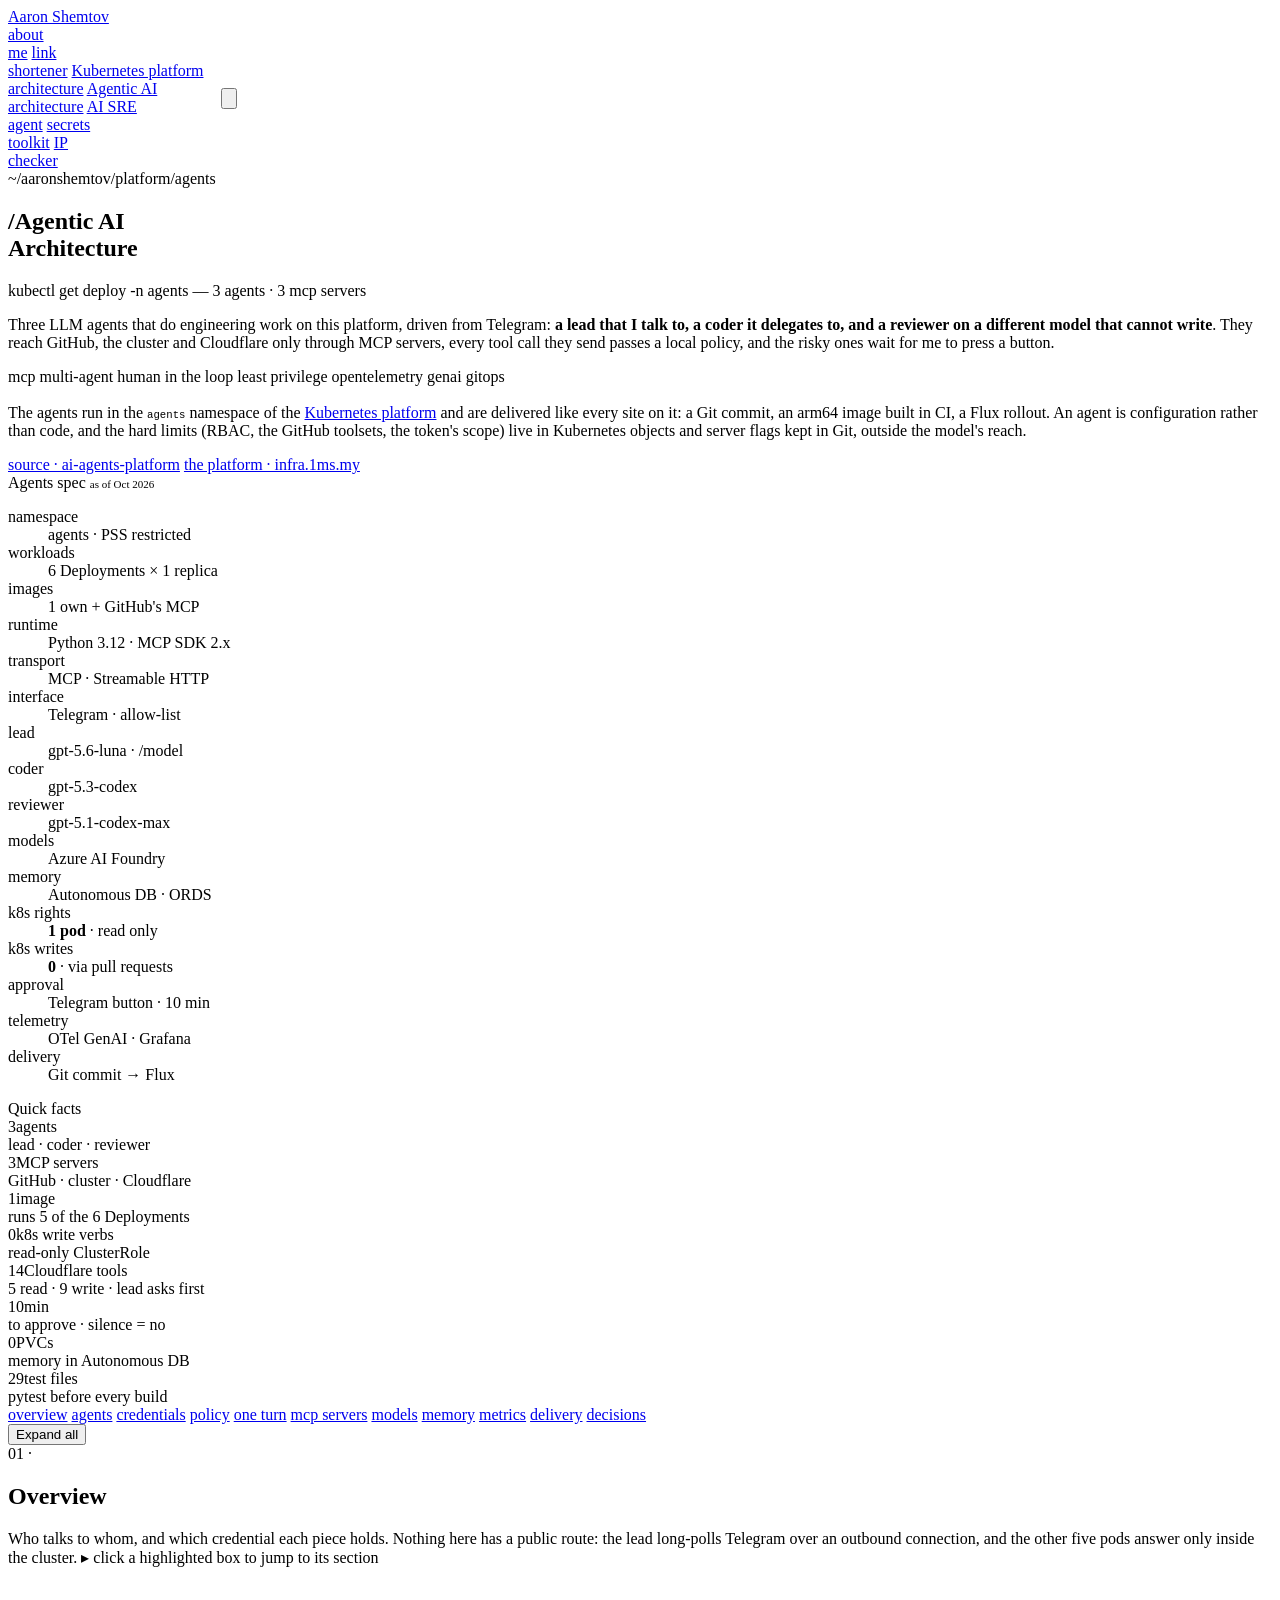
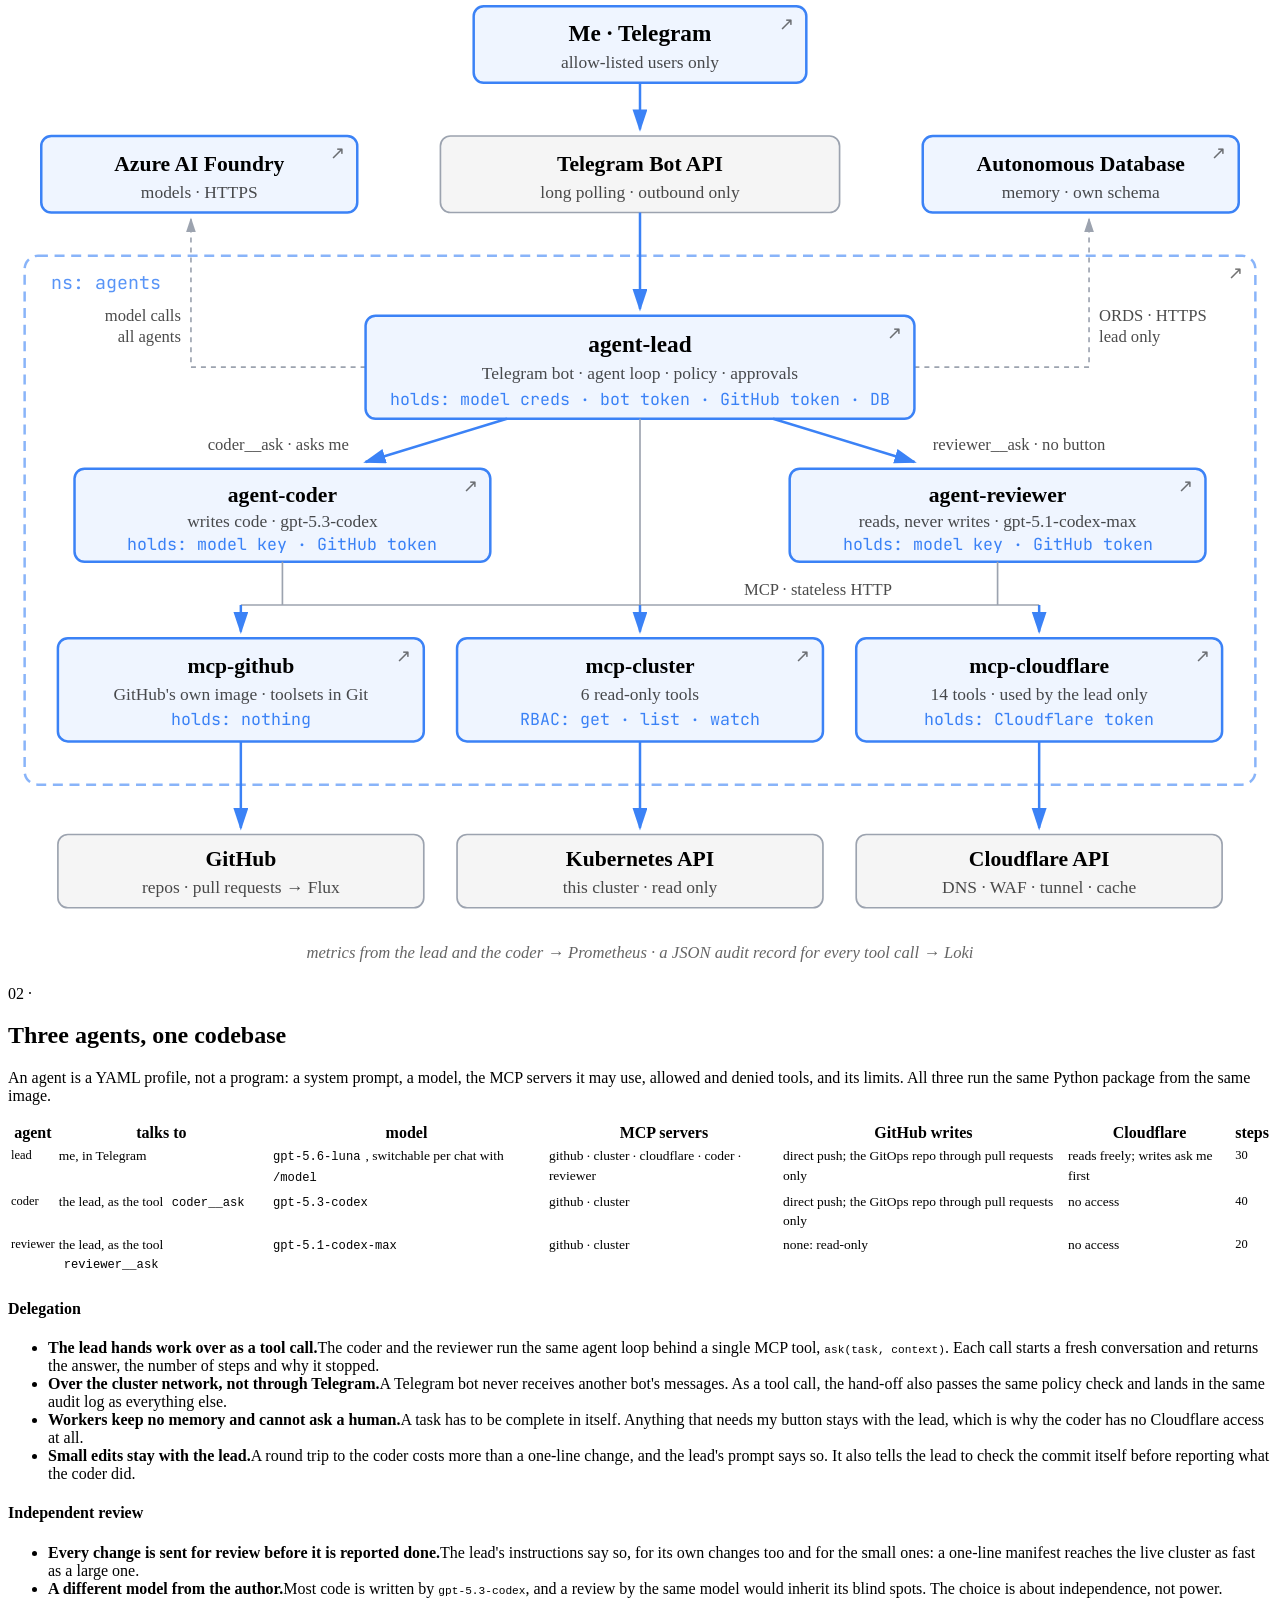
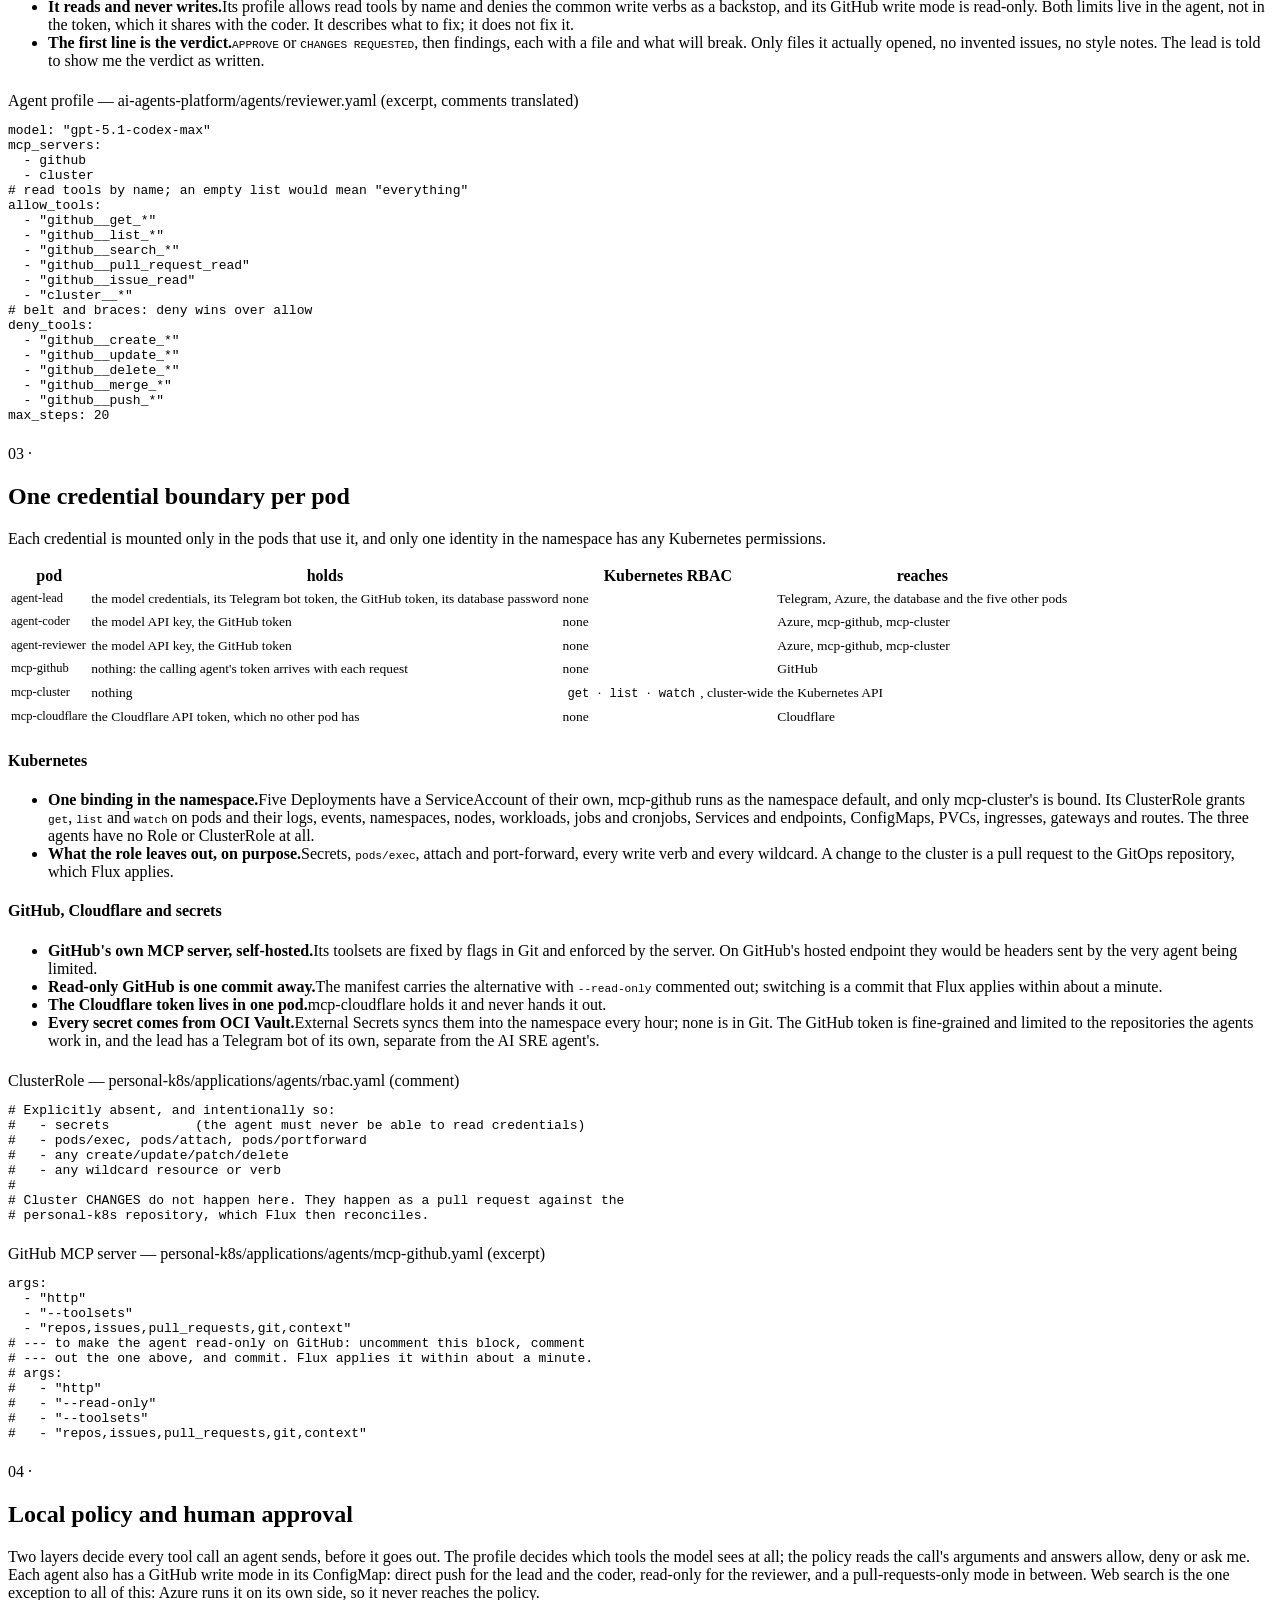
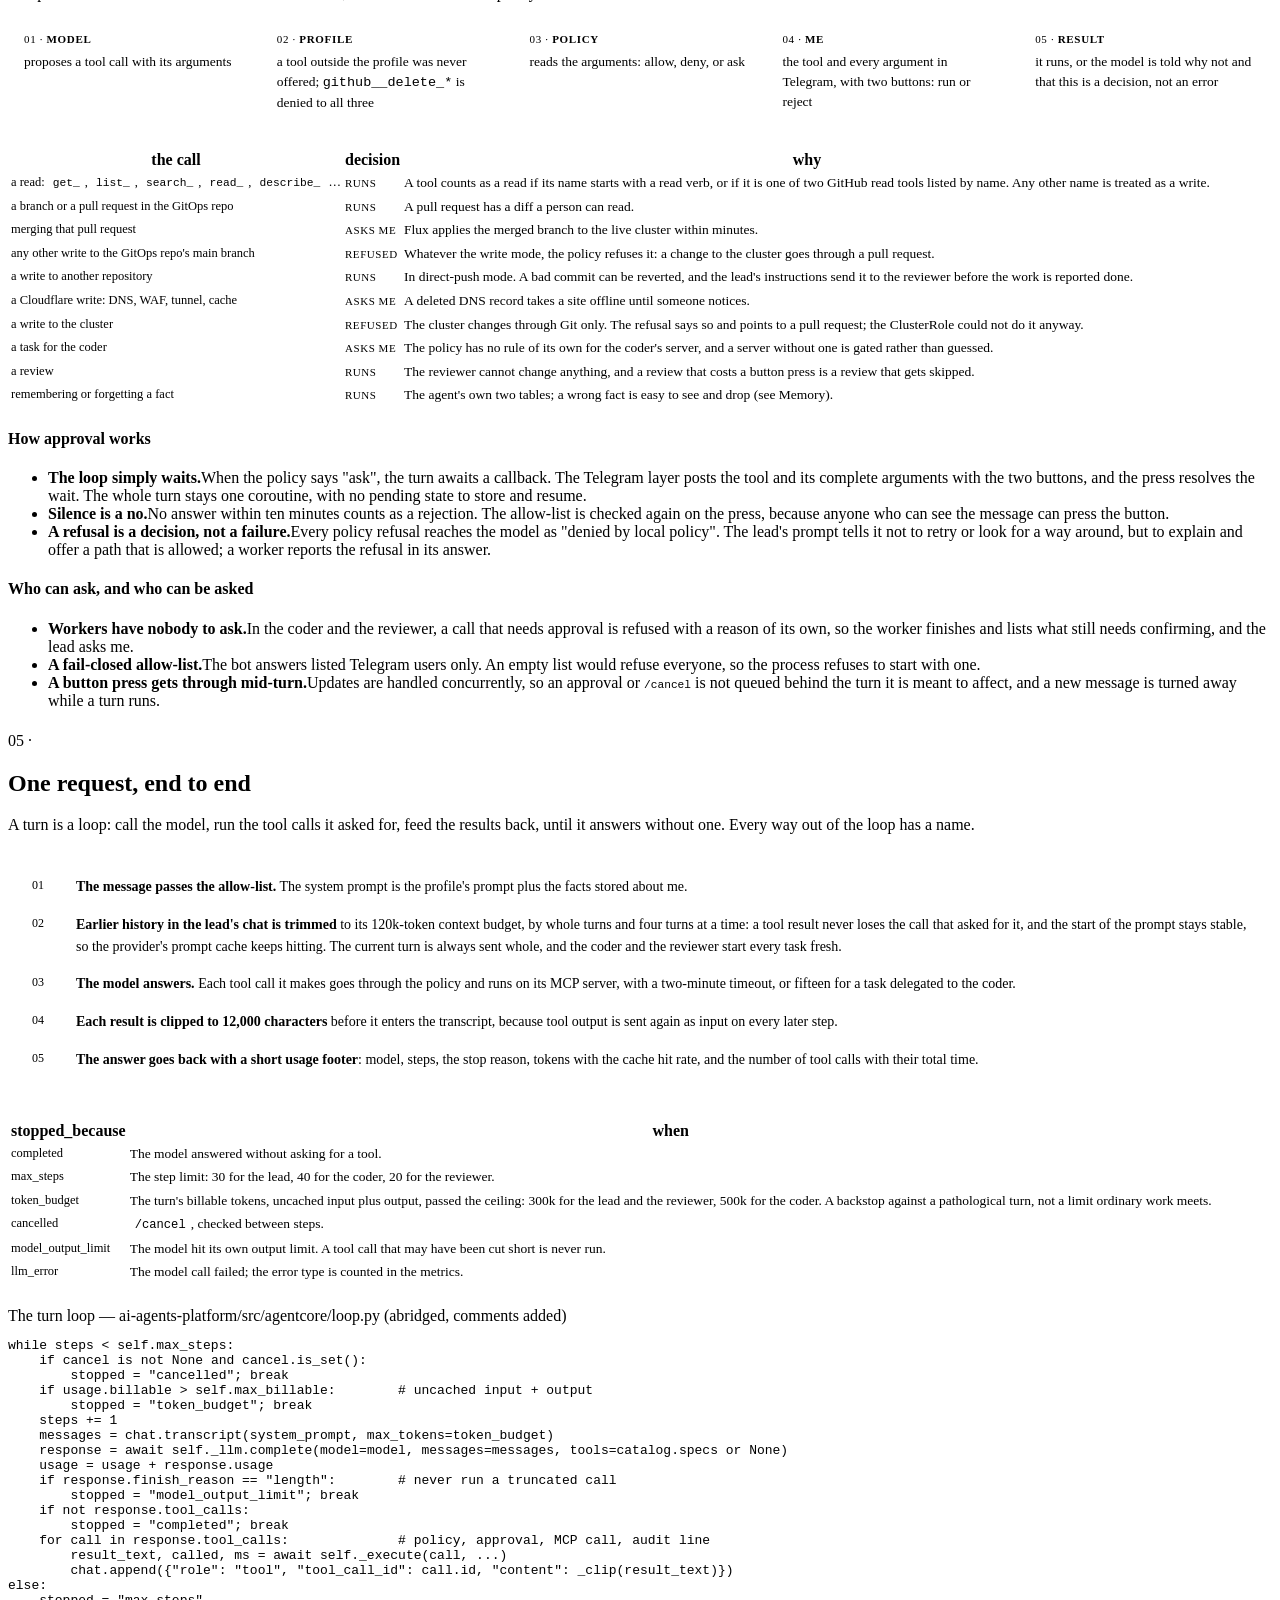
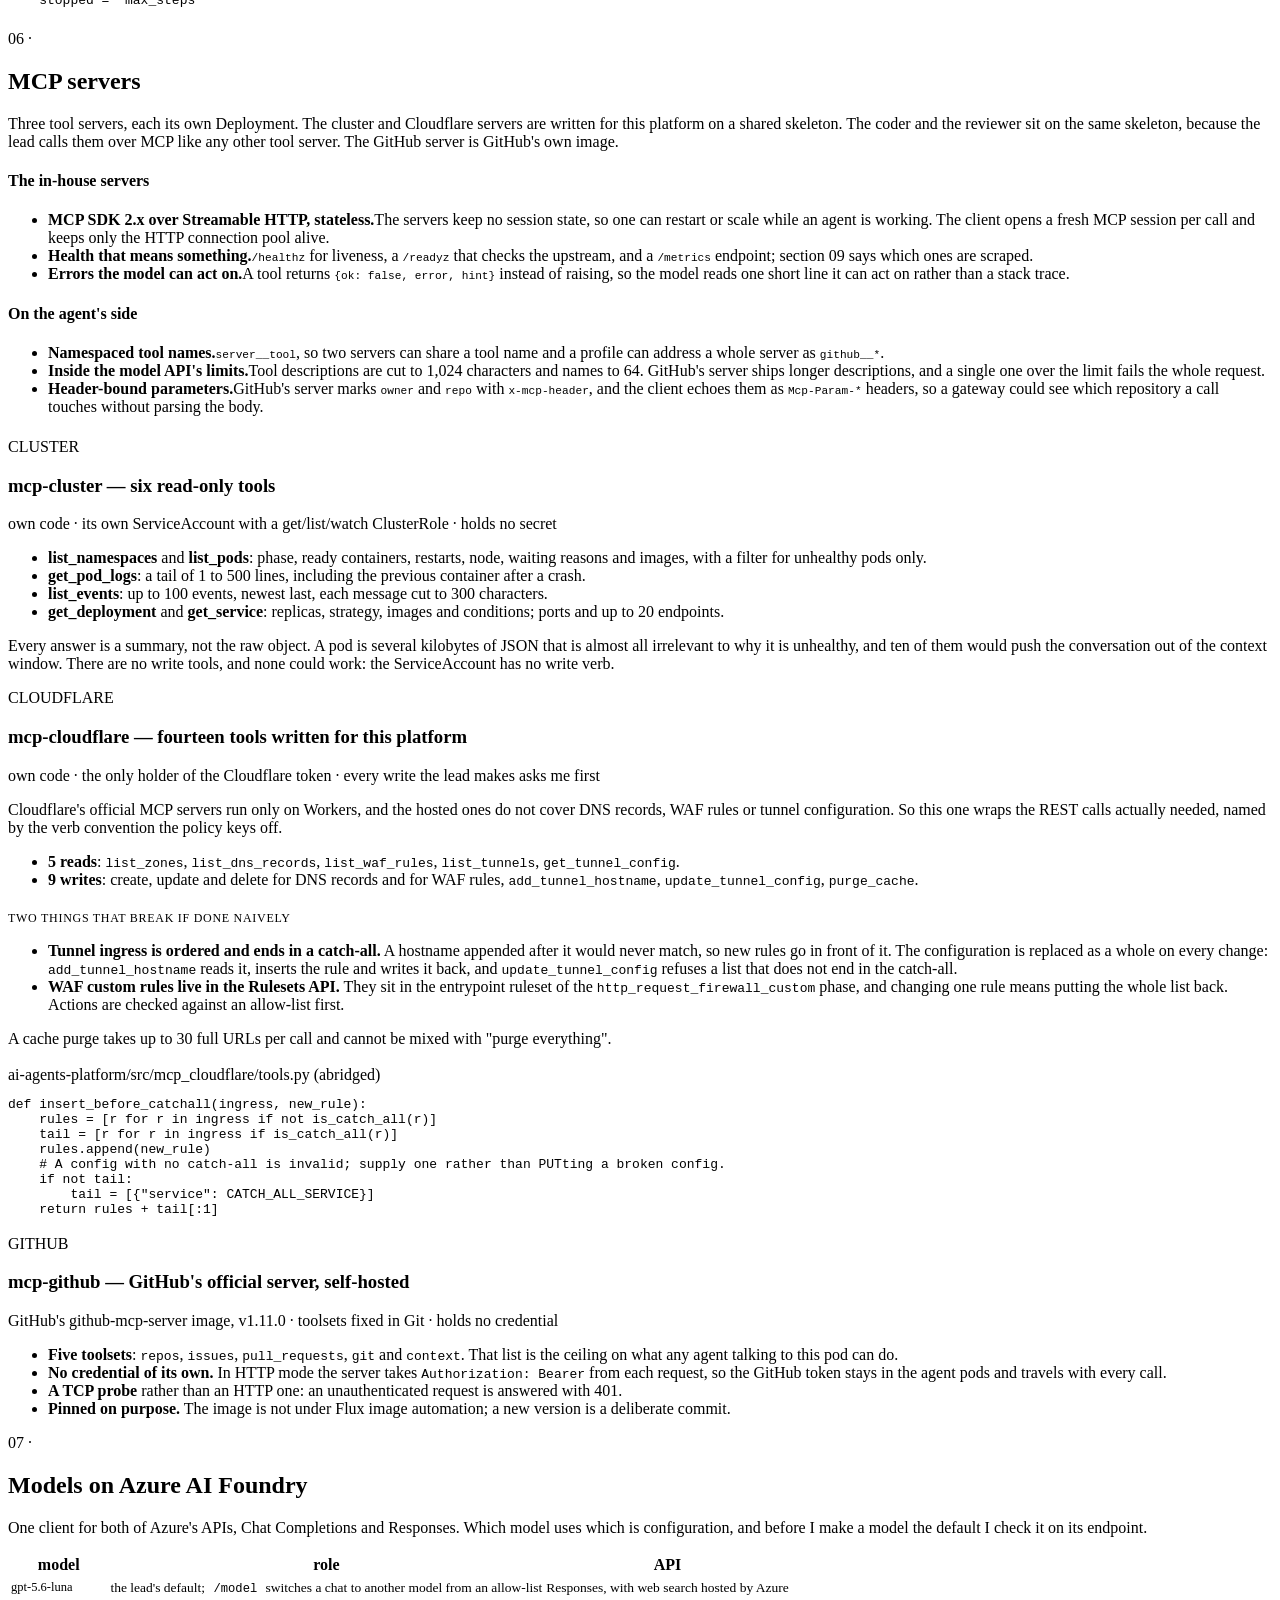
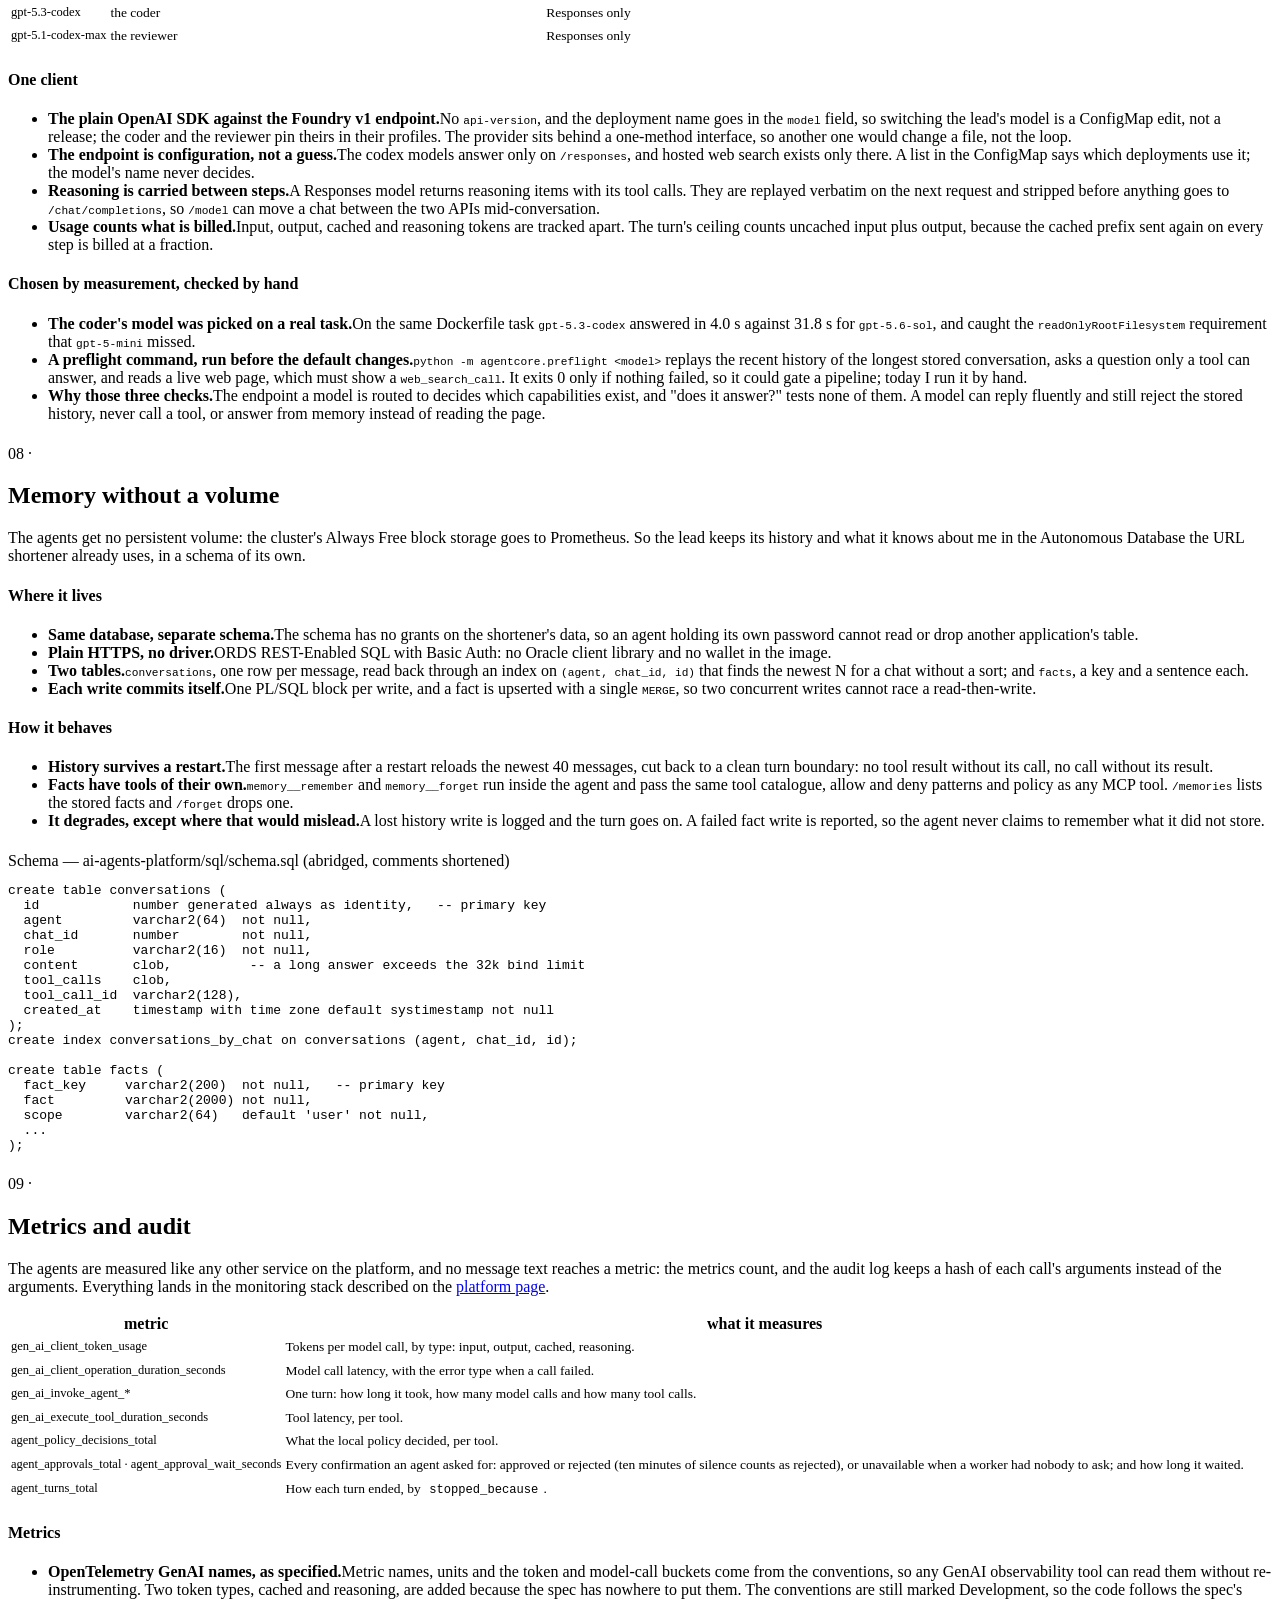
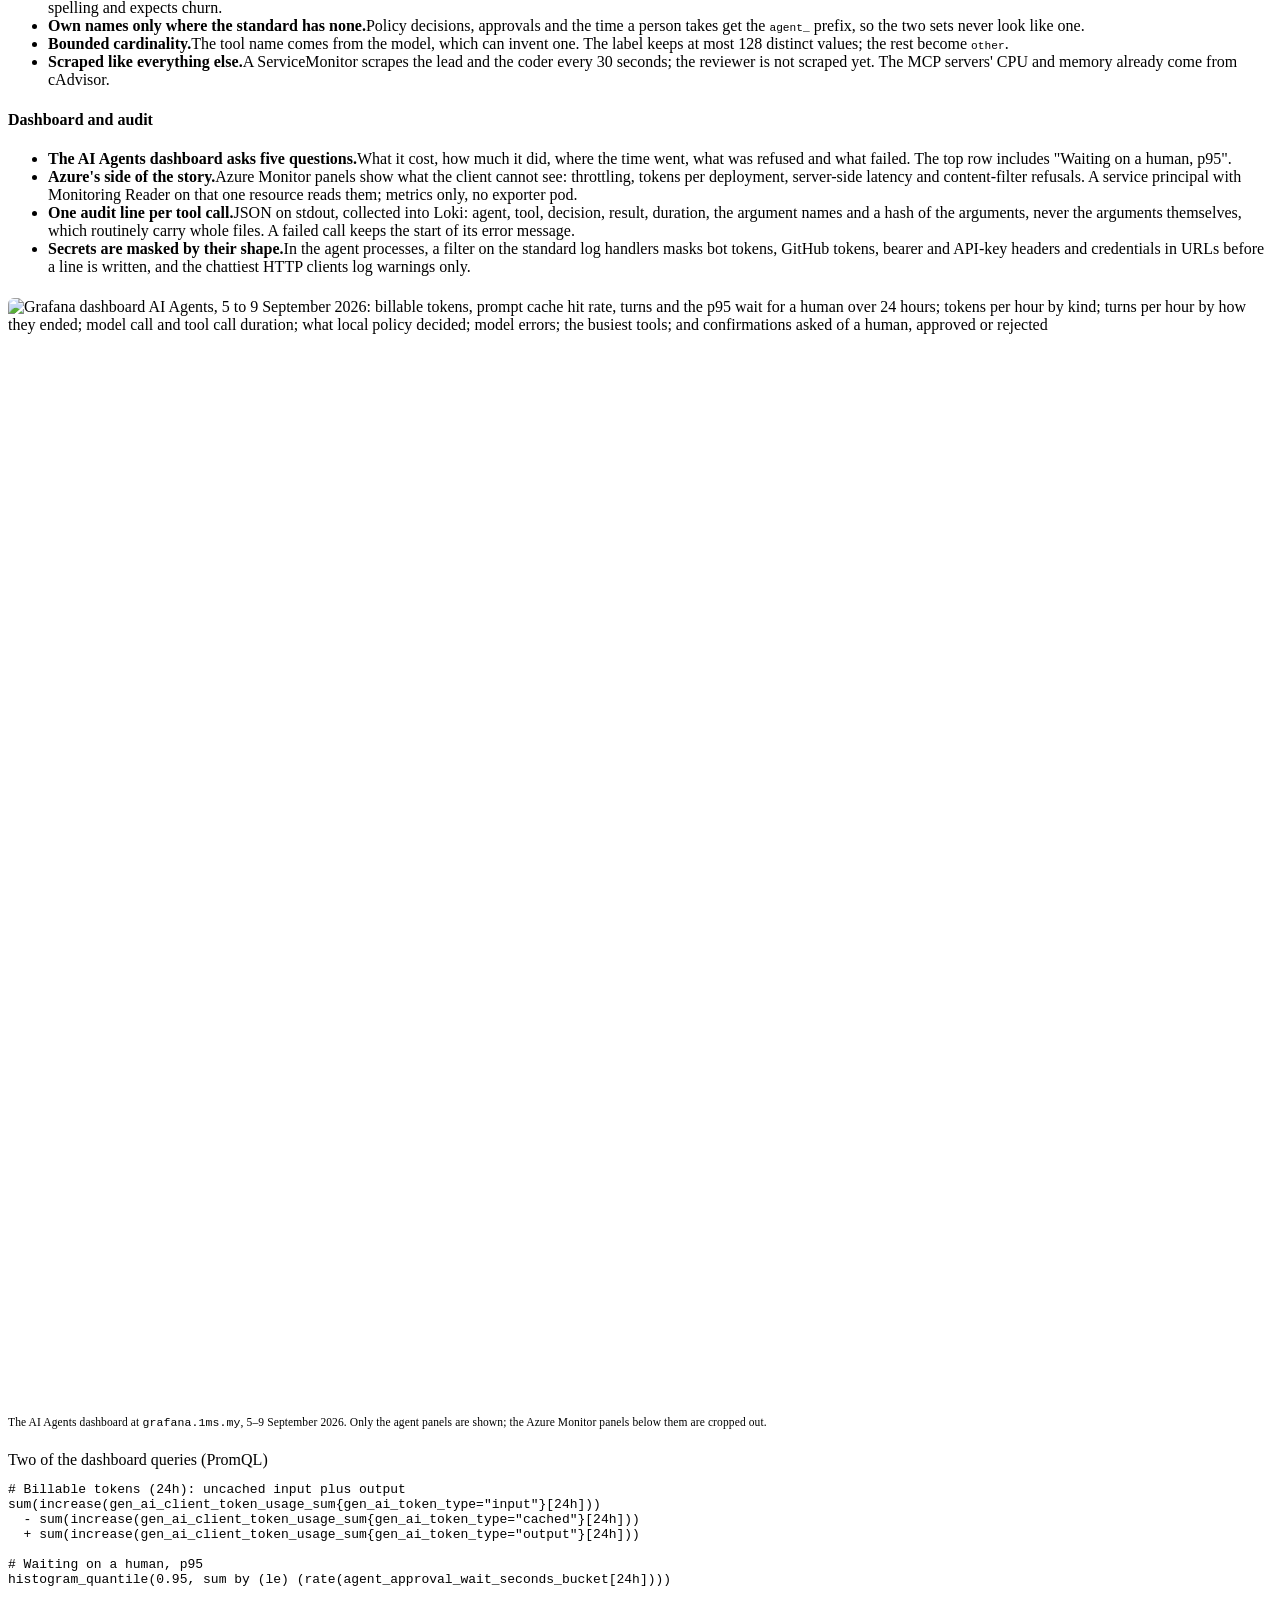
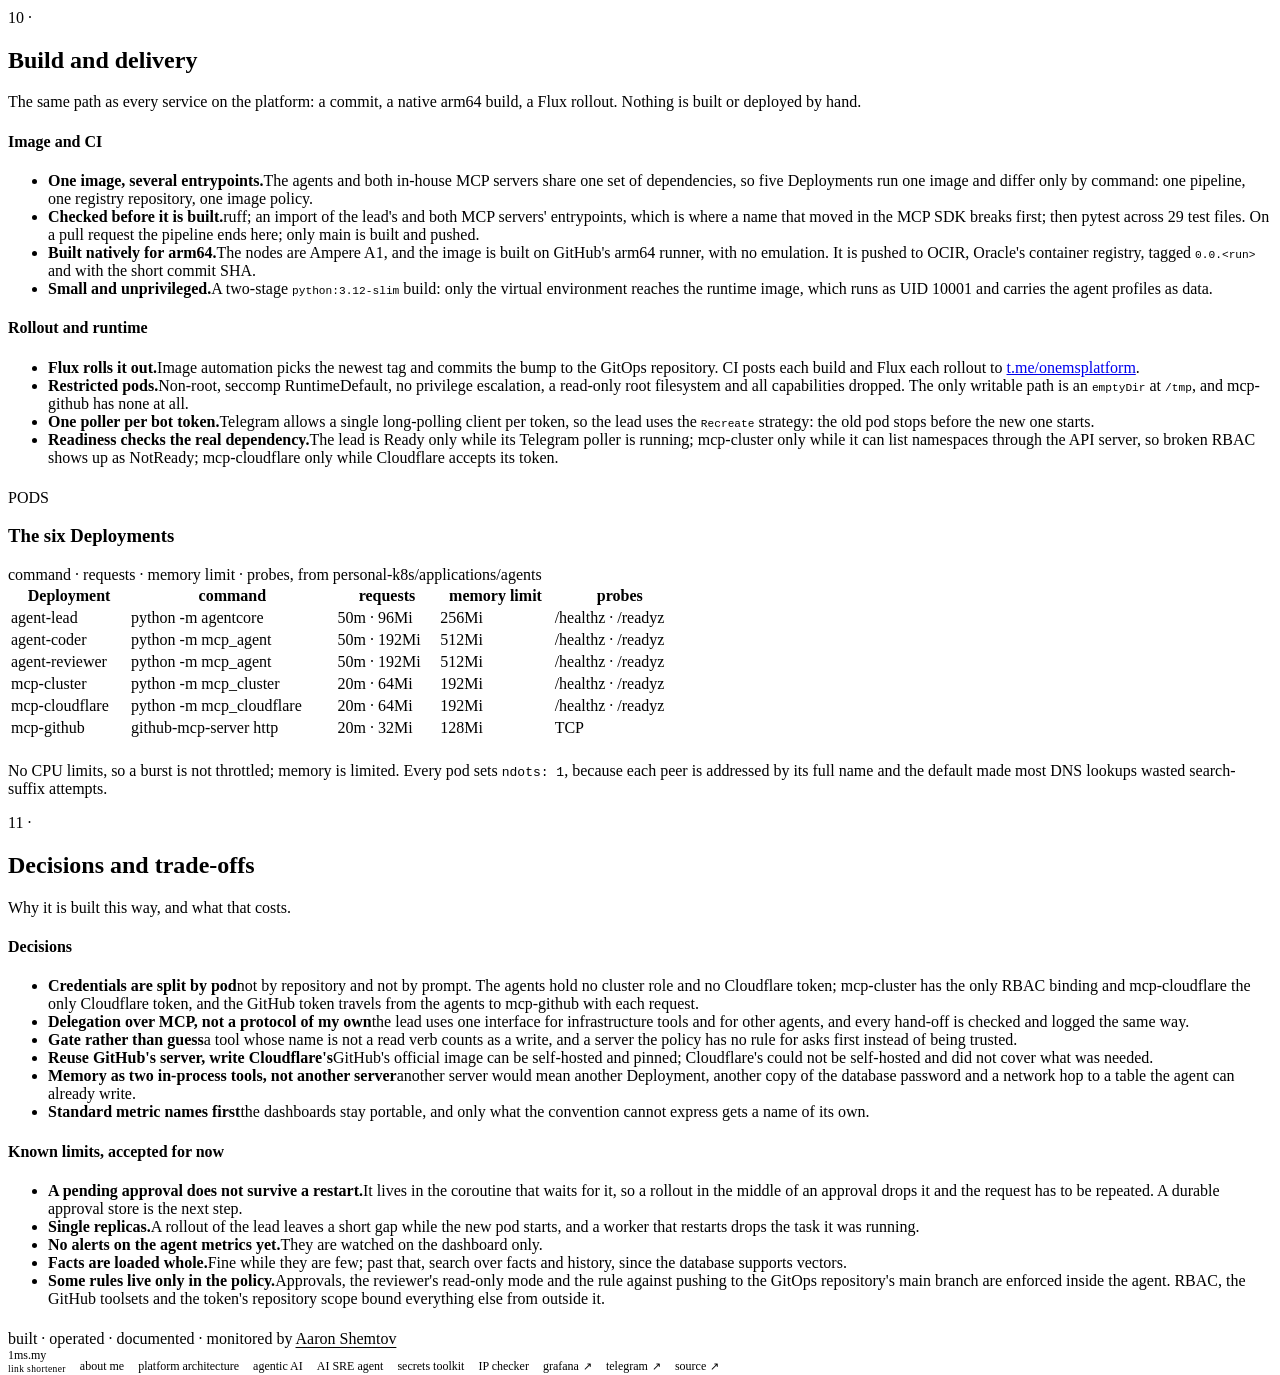
==== public/agents/index.html @ dad211e7 "Add the Agentic AI architecture page at /agents/ A standalone page for the agents platform, in the s" ====
<!doctype html>
<html lang="en" data-theme="light">
<head>
<meta charset="utf-8" />
<meta name="viewport" content="width=device-width,initial-scale=1" />
<title>Agentic AI Architecture — infra.1ms.my</title>
<meta name="description" content="Three LLM agents that do engineering work on the 1ms.my platform, driven from Telegram: a lead, a coder and a reviewer, MCP servers for GitHub, the cluster and Cloudflare, one credential per pod, local policy and human approval." />
<script>
  // theme toggle (early to avoid flash)
  (function(){ try { var t = localStorage.getItem('theme') || 'light'; document.documentElement.setAttribute('data-theme', t); } catch(e){} })();
</script>
<link rel="preconnect" href="https://fonts.googleapis.com" />
<link rel="preconnect" href="https://fonts.gstatic.com" crossorigin />
<link href="https://fonts.googleapis.com/css2?family=Inter:wght@400;500;600;700&family=JetBrains+Mono:wght@400;500;600&display=swap" rel="stylesheet" />
<link rel="stylesheet" href="/blueprint.css" />
<link rel="icon" type="image/x-icon" href="/favicon.ico" />
<link rel="icon" type="image/png" sizes="32x32" href="/favicon-32x32.png" />
<link rel="apple-touch-icon" sizes="180x180" href="/apple-touch-icon.png" />
<style>
  /* Ribbon and footer extensions, the same as on the main infra.1ms.my page. */
  .ribbon-nav a > span:first-child { display: block; line-height: 1.1; }
  .ribbon-sub { display: block; font-family: var(--mono); font-size: 9.5px; color: var(--mute); letter-spacing: 0.04em; text-transform: lowercase; margin-top: 1px; }
  .ribbon-ext { margin-left: 4px; color: var(--mute); font-size: 11px; vertical-align: baseline; }
  .ribbon-nav a:hover .ribbon-ext, .ribbon-nav a:hover .ribbon-sub { color: var(--accent); }
  .foot-nav { display: flex; align-items: flex-end; gap: 14px; flex-wrap: wrap; }
  .foot-nav a { display: inline-block; font-family: var(--mono); font-size: 12px; color: var(--mute); text-decoration: none; transition: color 0.12s ease; }
  .foot-nav a:hover { color: var(--accent); }
  .foot-nav a:hover .ribbon-ext, .foot-nav a:hover .ribbon-sub { color: var(--accent); }
  .foot-nav a > span:first-child { line-height: 1.1; }

  /* Anchors land below the sticky ribbon; its height is measured by the script,
     because on a phone the menu wraps onto several lines. */
  section.block, .acc { scroll-margin-top: calc(var(--ribbon-h, 64px) + 12px); }

  /* Page navigation under the quick facts. */
  .page-nav { margin: 0; }

  /* Tables: scroll sideways on narrow screens instead of widening the page.
     Text cells use the sans face; the first column stays monospace. */
  .table-scroll { overflow-x: auto; margin: 0 0 22px; }
  .table-scroll .slo-table { min-width: 680px; }
  .slo-table.wide td { font-family: var(--sans); font-size: 13.5px; line-height: 1.45; vertical-align: top; color: var(--ink-2); }
  .slo-table.wide td.svc, .slo-table.wide td.mono { font-family: var(--mono); font-size: 12.5px; color: var(--ink); }
  .slo-table code { font-size: 0.9em; background: var(--paper-2); padding: 1px 5px; border-radius: 3px; color: var(--ink); }
  .dec { font-family: var(--mono); font-size: 11px; text-transform: uppercase; letter-spacing: 0.05em; white-space: nowrap; }
  .dec.run { color: var(--live); }
  .dec.ask { color: var(--warn); }
  .dec.deny { color: var(--danger); }

  /* Blocks inside a section keep the page's spacing. */
  .block .cols-2 { margin: 0 0 22px; }
  .panel li code { font-size: 0.86em; }
  .sub-h { font-family: var(--mono); font-size: 12px; text-transform: uppercase; letter-spacing: 0.06em; color: var(--mute); font-weight: 500; margin: 30px 0 12px; }
  .acc-body h4 { font-family: var(--mono); font-size: 12px; text-transform: uppercase; letter-spacing: 0.06em; color: var(--mute); font-weight: 500; margin: 22px 0 10px; }

  /* A numbered strip of steps: the path of one tool call. */
  .flow { list-style: none; counter-reset: step; display: grid; grid-template-columns: repeat(5, minmax(0, 1fr));
    margin: 0 0 22px; padding: 0; border: 1px solid var(--line); border-radius: 10px; background: var(--paper); overflow: hidden; }
  .flow li { padding: 14px 16px; border-right: 1px dashed var(--line-2); font-size: 13.5px; line-height: 1.45; color: var(--ink-2); }
  .flow li:last-child { border-right: 0; }
  .flow b { display: block; font-family: var(--mono); font-size: 11px; font-weight: 600; text-transform: uppercase; letter-spacing: 0.06em; color: var(--accent); margin-bottom: 5px; }
  .flow b::before { counter-increment: step; content: counter(step, decimal-leading-zero) " · "; color: var(--mute); font-weight: 400; }
  @media (max-width: 820px) {
    .flow { grid-template-columns: 1fr; }
    .flow li { border-right: 0; border-bottom: 1px dashed var(--line-2); }
    .flow li:last-child { border-bottom: 0; }
  }

  /* A numbered list of what happens in one turn. */
  .steps { list-style: none; counter-reset: turn; margin: 0 0 22px; padding: 18px 24px; border: 1px solid var(--line); border-radius: 10px; background: var(--paper); }
  .steps li { position: relative; padding: 8px 0 8px 44px; border-top: 1px dashed var(--line-2); font-size: 14px; line-height: 1.55; color: var(--ink-2); }
  .steps li:first-child { border-top: 0; }
  .steps li::before { counter-increment: turn; content: counter(turn, decimal-leading-zero); position: absolute; left: 0; top: 8px; font-family: var(--mono); font-size: 12px; color: var(--accent); }
  .steps strong { color: var(--ink); font-weight: 600; }

  /* The diagram keeps a readable size on a phone and scrolls sideways inside its frame;
     the script centres it, so the lead is in view first. */
  .diagram .click-mark { fill: currentColor; opacity: 0.55; }
  .diagram-swipe { display: none; }
  @media (max-width: 700px) {
    .diagram-wrap { overflow-x: auto; padding: 14px; }
    .diagram { min-width: 660px; }
    .diagram-swipe { display: block; font-family: var(--mono); font-size: 11px; color: var(--mute); margin: 8px 0 0; text-align: center; }
  }

  /* On a phone the text tables stack: one block per row, each cell under its column
     name. The script copies the names into data-label; without it they scroll sideways. */
  @media (max-width: 700px) {
    .table-scroll .slo-table.wide.stack { min-width: 0; }
    .slo-table.wide.stack, .slo-table.wide.stack tbody { display: block; }
    .slo-table.wide.stack thead { display: none; }
    .slo-table.wide.stack tr { display: block; padding: 12px 16px; border-bottom: 1px solid var(--line-2); }
    .slo-table.wide.stack tr:last-child { border-bottom: 0; }
    .slo-table.wide.stack td { display: block; padding: 3px 0; border: 0; }
    .slo-table.wide.stack td.svc, .slo-table.wide.stack td:first-child { font-weight: 600; padding-bottom: 6px; }
    .slo-table.wide.stack td[data-label]:not(:first-child)::before { content: attr(data-label); display: block;
      font-family: var(--mono); font-size: 10px; text-transform: uppercase; letter-spacing: 0.06em; color: var(--mute); }
  }

  /* Figures outside accordions get the look blueprint.css gives them inside one. */
  .fig { margin: 0 0 22px; }
  .fig img { width: 100%; height: auto; border: 1px solid var(--line); border-radius: 6px; display: block; }
  .fig figcaption { font-family: var(--mono); font-size: 11.5px; color: var(--mute); margin-top: 8px; letter-spacing: 0.01em; }

  .code-block { margin: 0 0 22px; }
  .acc-body .code-block { margin: 18px 0; }
  .lede code { font-size: 0.82em; }
</style>
</head>
<body>

<div class="ribbon">
  <div class="ribbon-inner">
    <div class="ribbon-left">
      <a class="brand" href="https://aboutme.1ms.my/">Aaron Shemtov</a>
    </div>
    <div style="display:flex; align-items:center; gap:18px;">
      <nav class="ribbon-nav">
        <a href="https://aboutme.1ms.my/">about<br>me</a>
        <a href="https://1ms.my/">link<br>shortener</a>
        <a href="https://infra.1ms.my/">Kubernetes platform<br>architecture</a>
        <a href="https://infra.1ms.my/agents/" class="current" aria-current="page">Agentic AI<br>architecture</a>
        <a href="https://infra.1ms.my/#acc-sre">AI SRE<br>agent</a>
        <a href="https://secrets.1ms.my/">secrets<br>toolkit</a>
        <a href="https://myip.1ms.my/">IP<br>checker</a>
      </nav>
      <button class="theme-btn" id="theme-btn" aria-label="Toggle theme" title="Toggle theme">
        <svg id="icon-sun" viewBox="0 0 24 24" fill="none" stroke="currentColor" stroke-width="2" stroke-linecap="round" stroke-linejoin="round" style="display:none">
          <circle cx="12" cy="12" r="5"></circle><line x1="12" y1="1" x2="12" y2="3"></line><line x1="12" y1="21" x2="12" y2="23"></line><line x1="4.22" y1="4.22" x2="5.64" y2="5.64"></line><line x1="18.36" y1="18.36" x2="19.78" y2="19.78"></line><line x1="1" y1="12" x2="3" y2="12"></line><line x1="21" y1="12" x2="23" y2="12"></line><line x1="4.22" y1="19.78" x2="5.64" y2="18.36"></line><line x1="18.36" y1="5.64" x2="19.78" y2="4.22"></line>
        </svg>
        <svg id="icon-moon" viewBox="0 0 24 24" fill="none" stroke="currentColor" stroke-width="2" stroke-linecap="round" stroke-linejoin="round">
          <path d="M21 12.79A9 9 0 1 1 11.21 3 7 7 0 0 0 21 12.79z"></path>
        </svg>
      </button>
    </div>
  </div>
</div>

<main class="wrap">

  <!-- HERO -->
  <section class="hero">
    <div class="crumbs">
      <span>~/aaronshemtov</span><span class="sep">/</span><span>platform</span><span class="sep">/</span><span>agents</span>
    </div>

    <div class="hero-grid">
      <div class="title-block">
        <h1 class="title"><span class="lt">/</span>Agentic AI<br/>Architecture</h1>
        <div class="title-tag">kubectl get deploy -n agents — 3 agents · 3 mcp servers<span class="blink"></span></div>

        <p class="lede">
          Three LLM agents that do engineering work on this platform, driven from Telegram: <strong>a lead that I talk to, a coder it delegates to, and a reviewer on a different model that cannot write</strong>. They reach GitHub, the cluster and Cloudflare only through MCP servers, every tool call they send passes a local policy, and the risky ones wait for me to press a button.
        </p>

        <div class="tag-row">
          <span class="tag-pill">mcp</span>
          <span class="tag-pill">multi-agent</span>
          <span class="tag-pill">human in the loop</span>
          <span class="tag-pill">least privilege</span>
          <span class="tag-pill">opentelemetry genai</span>
          <span class="tag-pill">gitops</span>
        </div>

        <p class="lede" style="margin-top:18px;">
          The agents run in the <code>agents</code> namespace of the <a href="https://infra.1ms.my/">Kubernetes platform</a> and are delivered like every site on it: a Git commit, an arm64 image built in CI, a Flux rollout. An agent is configuration rather than code, and the hard limits (RBAC, the GitHub toolsets, the token's scope) live in Kubernetes objects and server flags kept in Git, outside the model's reach.
        </p>

        <div class="hero-links">
          <a href="https://github.com/AaronShemtov/ai-agents-platform" target="_blank" rel="noopener">source · ai-agents-platform</a>
          <a href="https://infra.1ms.my/">the platform · infra.1ms.my</a>
        </div>
      </div>

      <aside class="spec-card" aria-label="Agents spec">
        <header>
          <span class="title-text">Agents spec</span>
          <span style="font-family:var(--mono);font-size:11px;color:var(--mute)">as of Oct 2026</span>
        </header>
        <dl>
          <dt>namespace</dt><dd>agents · PSS restricted</dd>
          <dt>workloads</dt><dd>6 Deployments × 1 replica</dd>
          <dt>images</dt><dd>1 own + GitHub's MCP</dd>
          <dt>runtime</dt><dd>Python 3.12 · MCP SDK 2.x</dd>
          <dt>transport</dt><dd>MCP · Streamable HTTP</dd>
          <dt>interface</dt><dd>Telegram · allow-list</dd>
          <div class="divider"></div>
          <dt>lead</dt><dd>gpt-5.6-luna · /model</dd>
          <dt>coder</dt><dd>gpt-5.3-codex</dd>
          <dt>reviewer</dt><dd>gpt-5.1-codex-max</dd>
          <dt>models</dt><dd>Azure AI Foundry</dd>
          <dt>memory</dt><dd>Autonomous DB · ORDS</dd>
          <div class="divider"></div>
          <dt>k8s rights</dt><dd><b>1 pod</b> · read only</dd>
          <dt>k8s writes</dt><dd><b>0</b> · via pull requests</dd>
          <dt>approval</dt><dd>Telegram button · 10 min</dd>
          <dt>telemetry</dt><dd>OTel GenAI · Grafana</dd>
          <dt>delivery</dt><dd>Git commit → Flux</dd>
        </dl>
      </aside>
    </div>

    <!-- KPI -->
    <div class="kpi-heading">
      <span class="kpi-rule"></span>
      <span class="kpi-title">Quick facts</span>
      <span class="kpi-rule"></span>
    </div>
    <div class="kpi">
      <div class="kpi-cell"><div class="kpi-num">3<span class="unit">agents</span></div><div class="kpi-lbl">lead · coder · reviewer</div></div>
      <div class="kpi-cell"><div class="kpi-num">3<span class="unit">MCP servers</span></div><div class="kpi-lbl">GitHub · cluster · Cloudflare</div></div>
      <div class="kpi-cell"><div class="kpi-num">1<span class="unit">image</span></div><div class="kpi-lbl">runs 5 of the 6 Deployments</div></div>
      <div class="kpi-cell"><div class="kpi-num">0<span class="unit">k8s write verbs</span></div><div class="kpi-lbl">read-only ClusterRole</div></div>
      <div class="kpi-cell"><div class="kpi-num">14<span class="unit">Cloudflare tools</span></div><div class="kpi-lbl">5 read · 9 write · lead asks first</div></div>
      <div class="kpi-cell"><div class="kpi-num">10<span class="unit">min</span></div><div class="kpi-lbl">to approve · silence = no</div></div>
      <div class="kpi-cell"><div class="kpi-num">0<span class="unit">PVCs</span></div><div class="kpi-lbl">memory in Autonomous DB</div></div>
      <div class="kpi-cell"><div class="kpi-num">29<span class="unit">test files</span></div><div class="kpi-lbl">pytest before every build</div></div>
    </div>

    <div class="walk-controls page-nav">
      <nav class="in-page-nav" aria-label="page sections">
        <a href="#overview">overview</a>
        <a href="#agents">agents</a>
        <a href="#boundaries">credentials</a>
        <a href="#policy">policy</a>
        <a href="#turn">one turn</a>
        <a href="#mcp">mcp servers</a>
        <a href="#models">models</a>
        <a href="#memory">memory</a>
        <a href="#observability">metrics</a>
        <a href="#delivery">delivery</a>
        <a href="#decisions">decisions</a>
      </nav>
      <button class="bulk-toggle" id="bulk-toggle" type="button">Expand all</button>
    </div>
  </section>

  <!-- 01 OVERVIEW -->
  <section class="block" id="overview">
    <div class="sec-head">
      <span class="sec-num">01 ·</span>
      <h2 class="sec-title">Overview</h2>
    </div>
    <p class="sec-sub">Who talks to whom, and which credential each piece holds. Nothing here has a public route: the lead long-polls Telegram over an outbound connection, and the other five pods answer only inside the cluster. <span class="diagram-hint">▸ click a highlighted box to jump to its section</span></p>
    <div class="diagram-wrap">
      <svg class="diagram" viewBox="0 0 760 600" xmlns="http://www.w3.org/2000/svg" role="img" aria-label="Diagram: I talk to the lead agent through Telegram; the lead delegates to the coder and the reviewer, and all three reach GitHub, the Kubernetes API and Cloudflare only through three MCP servers">
        <defs>
          <marker id="arrow" markerWidth="10" markerHeight="10" refX="8" refY="3" orient="auto" markerUnits="strokeWidth">
            <path d="M0,0 L0,6 L9,3 z" fill="#3b82f6"></path>
          </marker>
          <marker id="arrow-dim" markerWidth="10" markerHeight="10" refX="8" refY="3" orient="auto" markerUnits="strokeWidth">
            <path d="M0,0 L0,6 L9,3 z" fill="#9ca3af"></path>
          </marker>
        </defs>

        <!-- the namespace -->
        <g class="clickable" data-href="#boundaries">
          <rect x="10" y="164" width="740" height="318" rx="8" fill="none" stroke="#3b82f6" stroke-width="1.5" stroke-dasharray="6 4" opacity="0.6"></rect>
          <text x="26" y="184" font-size="11" font-family="JetBrains Mono, monospace" fill="#3b82f6" opacity="0.85">ns: agents</text>
        </g>

        <!-- you -->
        <g class="clickable" data-href="#policy">
          <rect x="280" y="14" width="200" height="46" rx="6" fill="rgba(59,130,246,0.08)" stroke="#3b82f6" stroke-width="1.5"></rect>
          <text x="380" y="35" font-size="14" font-weight="600" fill="currentColor" text-anchor="middle">Me · Telegram</text>
          <text x="380" y="51" font-size="10.5" fill="currentColor" opacity="0.7" text-anchor="middle">allow-listed users only</text>
        </g>
        <line x1="380" y1="60" x2="380" y2="88" stroke="#3b82f6" stroke-width="1.5" marker-end="url(#arrow)"></line>

        <rect x="260" y="92" width="240" height="46" rx="6" fill="rgba(127,127,127,0.08)" stroke="#9ca3af" stroke-width="1"></rect>
        <text x="380" y="113" font-size="13" font-weight="600" fill="currentColor" text-anchor="middle">Telegram Bot API</text>
        <text x="380" y="129" font-size="10.5" fill="currentColor" opacity="0.7" text-anchor="middle">long polling · outbound only</text>
        <line x1="380" y1="138" x2="380" y2="196" stroke="#3b82f6" stroke-width="1.5" marker-end="url(#arrow)"></line>

        <!-- models and memory -->
        <g class="clickable" data-href="#models">
          <rect x="20" y="92" width="190" height="46" rx="6" fill="rgba(59,130,246,0.08)" stroke="#3b82f6" stroke-width="1.5"></rect>
          <text x="115" y="113" font-size="13" font-weight="600" fill="currentColor" text-anchor="middle">Azure AI Foundry</text>
          <text x="115" y="129" font-size="10.5" fill="currentColor" opacity="0.7" text-anchor="middle">models · HTTPS</text>
        </g>
        <path d="M 215 231 L 110 231 L 110 142" fill="none" stroke="#9ca3af" stroke-width="1" stroke-dasharray="3 3" marker-end="url(#arrow-dim)"></path>
        <text x="104" y="203" font-size="10" fill="currentColor" opacity="0.7" text-anchor="end">model calls</text>
        <text x="104" y="216" font-size="10" fill="currentColor" opacity="0.7" text-anchor="end">all agents</text>

        <g class="clickable" data-href="#memory">
          <rect x="550" y="92" width="190" height="46" rx="6" fill="rgba(59,130,246,0.08)" stroke="#3b82f6" stroke-width="1.5"></rect>
          <text x="645" y="113" font-size="13" font-weight="600" fill="currentColor" text-anchor="middle">Autonomous Database</text>
          <text x="645" y="129" font-size="10.5" fill="currentColor" opacity="0.7" text-anchor="middle">memory · own schema</text>
        </g>
        <path d="M 545 231 L 650 231 L 650 142" fill="none" stroke="#9ca3af" stroke-width="1" stroke-dasharray="3 3" marker-end="url(#arrow-dim)"></path>
        <text x="656" y="203" font-size="10" fill="currentColor" opacity="0.7">ORDS · HTTPS</text>
        <text x="656" y="216" font-size="10" fill="currentColor" opacity="0.7">lead only</text>

        <!-- the agents -->
        <g class="clickable" data-href="#agents">
          <rect x="215" y="200" width="330" height="62" rx="6" fill="rgba(59,130,246,0.08)" stroke="#3b82f6" stroke-width="1.5"></rect>
          <text x="380" y="222" font-size="14" font-weight="600" fill="currentColor" text-anchor="middle">agent-lead</text>
          <text x="380" y="238" font-size="10.5" fill="currentColor" opacity="0.7" text-anchor="middle">Telegram bot · agent loop · policy · approvals</text>
          <text x="380" y="254" font-size="10" font-family="JetBrains Mono, monospace" fill="#3b82f6" text-anchor="middle">holds: model creds · bot token · GitHub token · DB</text>
        </g>
        <line x1="300" y1="262" x2="215" y2="288" stroke="#3b82f6" stroke-width="1.5" marker-end="url(#arrow)"></line>
        <text x="205" y="281" font-size="10" fill="currentColor" opacity="0.7" text-anchor="end">coder__ask · asks me</text>
        <line x1="460" y1="262" x2="545" y2="288" stroke="#3b82f6" stroke-width="1.5" marker-end="url(#arrow)"></line>
        <text x="556" y="281" font-size="10" fill="currentColor" opacity="0.7">reviewer__ask · no button</text>

        <g class="clickable" data-href="#agents">
          <rect x="40" y="292" width="250" height="56" rx="6" fill="rgba(59,130,246,0.08)" stroke="#3b82f6" stroke-width="1.5"></rect>
          <text x="165" y="312" font-size="13" font-weight="600" fill="currentColor" text-anchor="middle">agent-coder</text>
          <text x="165" y="327" font-size="10.5" fill="currentColor" opacity="0.7" text-anchor="middle">writes code · gpt-5.3-codex</text>
          <text x="165" y="341" font-size="10" font-family="JetBrains Mono, monospace" fill="#3b82f6" text-anchor="middle">holds: model key · GitHub token</text>
        </g>
        <g class="clickable" data-href="#agents">
          <rect x="470" y="292" width="250" height="56" rx="6" fill="rgba(59,130,246,0.08)" stroke="#3b82f6" stroke-width="1.5"></rect>
          <text x="595" y="312" font-size="13" font-weight="600" fill="currentColor" text-anchor="middle">agent-reviewer</text>
          <text x="595" y="327" font-size="10.5" fill="currentColor" opacity="0.7" text-anchor="middle">reads, never writes · gpt-5.1-codex-max</text>
          <text x="595" y="341" font-size="10" font-family="JetBrains Mono, monospace" fill="#3b82f6" text-anchor="middle">holds: model key · GitHub token</text>
        </g>

        <!-- MCP, inside the cluster -->
        <line x1="140" y1="374" x2="620" y2="374" stroke="#9ca3af" stroke-width="1"></line>
        <line x1="165" y1="348" x2="165" y2="374" stroke="#9ca3af" stroke-width="1"></line>
        <line x1="380" y1="262" x2="380" y2="374" stroke="#9ca3af" stroke-width="1"></line>
        <line x1="595" y1="348" x2="595" y2="374" stroke="#9ca3af" stroke-width="1"></line>
        <text x="487" y="368" font-size="10" fill="currentColor" opacity="0.7" text-anchor="middle">MCP · stateless HTTP</text>
        <line x1="140" y1="374" x2="140" y2="390" stroke="#3b82f6" stroke-width="1.5" marker-end="url(#arrow)"></line>
        <line x1="380" y1="374" x2="380" y2="390" stroke="#3b82f6" stroke-width="1.5" marker-end="url(#arrow)"></line>
        <line x1="620" y1="374" x2="620" y2="390" stroke="#3b82f6" stroke-width="1.5" marker-end="url(#arrow)"></line>

        <g class="clickable" data-href="#acc-github">
          <rect x="30" y="394" width="220" height="62" rx="6" fill="rgba(59,130,246,0.08)" stroke="#3b82f6" stroke-width="1.5"></rect>
          <text x="140" y="415" font-size="13" font-weight="600" fill="currentColor" text-anchor="middle">mcp-github</text>
          <text x="140" y="431" font-size="10.5" fill="currentColor" opacity="0.7" text-anchor="middle">GitHub's own image · toolsets in Git</text>
          <text x="140" y="446" font-size="10" font-family="JetBrains Mono, monospace" fill="#3b82f6" text-anchor="middle">holds: nothing</text>
        </g>
        <g class="clickable" data-href="#acc-cluster">
          <rect x="270" y="394" width="220" height="62" rx="6" fill="rgba(59,130,246,0.08)" stroke="#3b82f6" stroke-width="1.5"></rect>
          <text x="380" y="415" font-size="13" font-weight="600" fill="currentColor" text-anchor="middle">mcp-cluster</text>
          <text x="380" y="431" font-size="10.5" fill="currentColor" opacity="0.7" text-anchor="middle">6 read-only tools</text>
          <text x="380" y="446" font-size="10" font-family="JetBrains Mono, monospace" fill="#3b82f6" text-anchor="middle">RBAC: get · list · watch</text>
        </g>
        <g class="clickable" data-href="#acc-cloudflare">
          <rect x="510" y="394" width="220" height="62" rx="6" fill="rgba(59,130,246,0.08)" stroke="#3b82f6" stroke-width="1.5"></rect>
          <text x="620" y="415" font-size="13" font-weight="600" fill="currentColor" text-anchor="middle">mcp-cloudflare</text>
          <text x="620" y="431" font-size="10.5" fill="currentColor" opacity="0.7" text-anchor="middle">14 tools · used by the lead only</text>
          <text x="620" y="446" font-size="10" font-family="JetBrains Mono, monospace" fill="#3b82f6" text-anchor="middle">holds: Cloudflare token</text>
        </g>

        <!-- what they reach -->
        <line x1="140" y1="456" x2="140" y2="508" stroke="#3b82f6" stroke-width="1.5" marker-end="url(#arrow)"></line>
        <line x1="380" y1="456" x2="380" y2="508" stroke="#3b82f6" stroke-width="1.5" marker-end="url(#arrow)"></line>
        <line x1="620" y1="456" x2="620" y2="508" stroke="#3b82f6" stroke-width="1.5" marker-end="url(#arrow)"></line>
        <rect x="30" y="512" width="220" height="44" rx="6" fill="rgba(127,127,127,0.08)" stroke="#9ca3af" stroke-width="1"></rect>
        <text x="140" y="531" font-size="13" font-weight="600" fill="currentColor" text-anchor="middle">GitHub</text>
        <text x="140" y="547" font-size="10.5" fill="currentColor" opacity="0.7" text-anchor="middle">repos · pull requests → Flux</text>
        <rect x="270" y="512" width="220" height="44" rx="6" fill="rgba(127,127,127,0.08)" stroke="#9ca3af" stroke-width="1"></rect>
        <text x="380" y="531" font-size="13" font-weight="600" fill="currentColor" text-anchor="middle">Kubernetes API</text>
        <text x="380" y="547" font-size="10.5" fill="currentColor" opacity="0.7" text-anchor="middle">this cluster · read only</text>
        <rect x="510" y="512" width="220" height="44" rx="6" fill="rgba(127,127,127,0.08)" stroke="#9ca3af" stroke-width="1"></rect>
        <text x="620" y="531" font-size="13" font-weight="600" fill="currentColor" text-anchor="middle">Cloudflare API</text>
        <text x="620" y="547" font-size="10.5" fill="currentColor" opacity="0.7" text-anchor="middle">DNS · WAF · tunnel · cache</text>

        <text x="380" y="586" font-size="10" fill="currentColor" opacity="0.6" text-anchor="middle" font-style="italic">metrics from the lead and the coder → Prometheus · a JSON audit record for every tool call → Loki</text>
      </svg>
    </div>
    <p class="diagram-swipe">◂ swipe to see the whole diagram ▸</p>
  </section>

  <!-- 02 AGENTS -->
  <section class="block" id="agents">
    <div class="sec-head">
      <span class="sec-num">02 ·</span>
      <h2 class="sec-title">Three agents, one codebase</h2>
    </div>
    <p class="sec-sub">An agent is a YAML profile, not a program: a system prompt, a model, the MCP servers it may use, allowed and denied tools, and its limits. All three run the same Python package from the same image.</p>

    <div class="table-scroll">
      <table class="slo-table wide">
        <thead><tr><th>agent</th><th>talks to</th><th>model</th><th>MCP servers</th><th>GitHub writes</th><th>Cloudflare</th><th>steps</th></tr></thead>
        <tbody>
          <tr><td class="svc">lead</td><td>me, in Telegram</td><td><code>gpt-5.6-luna</code>, switchable per chat with <code>/model</code></td><td>github · cluster · cloudflare · coder · reviewer</td><td>direct push; the GitOps repo through pull requests only</td><td>reads freely; writes ask me first</td><td class="mono">30</td></tr>
          <tr><td class="svc">coder</td><td>the lead, as the tool <code>coder__ask</code></td><td><code>gpt-5.3-codex</code></td><td>github · cluster</td><td>direct push; the GitOps repo through pull requests only</td><td>no access</td><td class="mono">40</td></tr>
          <tr><td class="svc">reviewer</td><td>the lead, as the tool <code>reviewer__ask</code></td><td><code>gpt-5.1-codex-max</code></td><td>github · cluster</td><td>none: read-only</td><td>no access</td><td class="mono">20</td></tr>
        </tbody>
      </table>
    </div>

    <div class="cols-2">
      <div class="panel">
        <h4>Delegation</h4>
        <ul>
          <li><strong>The lead hands work over as a tool call.</strong><span class="why">The coder and the reviewer run the same agent loop behind a single MCP tool, <code>ask(task, context)</code>. Each call starts a fresh conversation and returns the answer, the number of steps and why it stopped.</span></li>
          <li><strong>Over the cluster network, not through Telegram.</strong><span class="why">A Telegram bot never receives another bot's messages. As a tool call, the hand-off also passes the same policy check and lands in the same audit log as everything else.</span></li>
          <li><strong>Workers keep no memory and cannot ask a human.</strong><span class="why">A task has to be complete in itself. Anything that needs my button stays with the lead, which is why the coder has no Cloudflare access at all.</span></li>
          <li><strong>Small edits stay with the lead.</strong><span class="why">A round trip to the coder costs more than a one-line change, and the lead's prompt says so. It also tells the lead to check the commit itself before reporting what the coder did.</span></li>
        </ul>
      </div>
      <div class="panel">
        <h4>Independent review</h4>
        <ul>
          <li><strong>Every change is sent for review before it is reported done.</strong><span class="why">The lead's instructions say so, for its own changes too and for the small ones: a one-line manifest reaches the live cluster as fast as a large one.</span></li>
          <li><strong>A different model from the author.</strong><span class="why">Most code is written by <code>gpt-5.3-codex</code>, and a review by the same model would inherit its blind spots. The choice is about independence, not power.</span></li>
          <li><strong>It reads and never writes.</strong><span class="why">Its profile allows read tools by name and denies the common write verbs as a backstop, and its GitHub write mode is read-only. Both limits live in the agent, not in the token, which it shares with the coder. It describes what to fix; it does not fix it.</span></li>
          <li><strong>The first line is the verdict.</strong><span class="why"><code>APPROVE</code> or <code>CHANGES REQUESTED</code>, then findings, each with a file and what will break. Only files it actually opened, no invented issues, no style notes. The lead is told to show me the verdict as written.</span></li>
        </ul>
      </div>
    </div>

    <div class="code-block">
      <div class="code-head"><span class="lbl">Agent profile — ai-agents-platform/agents/reviewer.yaml (excerpt, comments translated)</span></div>
<pre class="code"><code><span class="k">model</span>: <span class="s">"gpt-5.1-codex-max"</span>
<span class="k">mcp_servers</span>:
  - github
  - cluster
<span class="c"># read tools by name; an empty list would mean "everything"</span>
<span class="k">allow_tools</span>:
  - <span class="s">"github__get_*"</span>
  - <span class="s">"github__list_*"</span>
  - <span class="s">"github__search_*"</span>
  - <span class="s">"github__pull_request_read"</span>
  - <span class="s">"github__issue_read"</span>
  - <span class="s">"cluster__*"</span>
<span class="c"># belt and braces: deny wins over allow</span>
<span class="k">deny_tools</span>:
  - <span class="s">"github__create_*"</span>
  - <span class="s">"github__update_*"</span>
  - <span class="s">"github__delete_*"</span>
  - <span class="s">"github__merge_*"</span>
  - <span class="s">"github__push_*"</span>
<span class="k">max_steps</span>: 20</code></pre>
    </div>
  </section>

  <!-- 03 CREDENTIALS -->
  <section class="block" id="boundaries">
    <div class="sec-head">
      <span class="sec-num">03 ·</span>
      <h2 class="sec-title">One credential boundary per pod</h2>
    </div>
    <p class="sec-sub">Each credential is mounted only in the pods that use it, and only one identity in the namespace has any Kubernetes permissions.</p>

    <div class="table-scroll">
      <table class="slo-table wide">
        <thead><tr><th>pod</th><th>holds</th><th>Kubernetes RBAC</th><th>reaches</th></tr></thead>
        <tbody>
          <tr><td class="svc">agent-lead</td><td>the model credentials, its Telegram bot token, the GitHub token, its database password</td><td>none</td><td>Telegram, Azure, the database and the five other pods</td></tr>
          <tr><td class="svc">agent-coder</td><td>the model API key, the GitHub token</td><td>none</td><td>Azure, mcp-github, mcp-cluster</td></tr>
          <tr><td class="svc">agent-reviewer</td><td>the model API key, the GitHub token</td><td>none</td><td>Azure, mcp-github, mcp-cluster</td></tr>
          <tr><td class="svc">mcp-github</td><td>nothing: the calling agent's token arrives with each request</td><td>none</td><td>GitHub</td></tr>
          <tr><td class="svc">mcp-cluster</td><td>nothing</td><td><code>get</code> · <code>list</code> · <code>watch</code>, cluster-wide</td><td>the Kubernetes API</td></tr>
          <tr><td class="svc">mcp-cloudflare</td><td>the Cloudflare API token, which no other pod has</td><td>none</td><td>Cloudflare</td></tr>
        </tbody>
      </table>
    </div>

    <div class="cols-2">
      <div class="panel">
        <h4>Kubernetes</h4>
        <ul>
          <li><strong>One binding in the namespace.</strong><span class="why">Five Deployments have a ServiceAccount of their own, mcp-github runs as the namespace default, and only mcp-cluster's is bound. Its ClusterRole grants <code>get</code>, <code>list</code> and <code>watch</code> on pods and their logs, events, namespaces, nodes, workloads, jobs and cronjobs, Services and endpoints, ConfigMaps, PVCs, ingresses, gateways and routes. The three agents have no Role or ClusterRole at all.</span></li>
          <li><strong>What the role leaves out, on purpose.</strong><span class="why">Secrets, <code>pods/exec</code>, attach and port-forward, every write verb and every wildcard. A change to the cluster is a pull request to the GitOps repository, which Flux applies.</span></li>
        </ul>
      </div>
      <div class="panel">
        <h4>GitHub, Cloudflare and secrets</h4>
        <ul>
          <li><strong>GitHub's own MCP server, self-hosted.</strong><span class="why">Its toolsets are fixed by flags in Git and enforced by the server. On GitHub's hosted endpoint they would be headers sent by the very agent being limited.</span></li>
          <li><strong>Read-only GitHub is one commit away.</strong><span class="why">The manifest carries the alternative with <code>--read-only</code> commented out; switching is a commit that Flux applies within about a minute.</span></li>
          <li><strong>The Cloudflare token lives in one pod.</strong><span class="why">mcp-cloudflare holds it and never hands it out.</span></li>
          <li><strong>Every secret comes from OCI Vault.</strong><span class="why">External Secrets syncs them into the namespace every hour; none is in Git. The GitHub token is fine-grained and limited to the repositories the agents work in, and the lead has a Telegram bot of its own, separate from the AI SRE agent's.</span></li>
        </ul>
      </div>
    </div>

    <div class="code-block">
      <div class="code-head"><span class="lbl">ClusterRole — personal-k8s/applications/agents/rbac.yaml (comment)</span></div>
<pre class="code"><code><span class="c"># Explicitly absent, and intentionally so:</span>
<span class="c">#   - secrets           (the agent must never be able to read credentials)</span>
<span class="c">#   - pods/exec, pods/attach, pods/portforward</span>
<span class="c">#   - any create/update/patch/delete</span>
<span class="c">#   - any wildcard resource or verb</span>
<span class="c">#</span>
<span class="c"># Cluster CHANGES do not happen here. They happen as a pull request against the</span>
<span class="c"># personal-k8s repository, which Flux then reconciles.</span></code></pre>
    </div>

    <div class="code-block">
      <div class="code-head"><span class="lbl">GitHub MCP server — personal-k8s/applications/agents/mcp-github.yaml (excerpt)</span></div>
<pre class="code"><code><span class="k">args</span>:
  - <span class="s">"http"</span>
  - <span class="s">"--toolsets"</span>
  - <span class="s">"repos,issues,pull_requests,git,context"</span>
<span class="c"># --- to make the agent read-only on GitHub: uncomment this block, comment</span>
<span class="c"># --- out the one above, and commit. Flux applies it within about a minute.</span>
<span class="c"># args:</span>
<span class="c">#   - "http"</span>
<span class="c">#   - "--read-only"</span>
<span class="c">#   - "--toolsets"</span>
<span class="c">#   - "repos,issues,pull_requests,git,context"</span></code></pre>
    </div>
  </section>

  <!-- 04 POLICY AND APPROVAL -->
  <section class="block" id="policy">
    <div class="sec-head">
      <span class="sec-num">04 ·</span>
      <h2 class="sec-title">Local policy and human approval</h2>
    </div>
    <p class="sec-sub">Two layers decide every tool call an agent sends, before it goes out. The profile decides which tools the model sees at all; the policy reads the call's arguments and answers allow, deny or ask me. Each agent also has a GitHub write mode in its ConfigMap: direct push for the lead and the coder, read-only for the reviewer, and a pull-requests-only mode in between. Web search is the one exception to all of this: Azure runs it on its own side, so it never reaches the policy.</p>

    <ol class="flow">
      <li><b>model</b>proposes a tool call with its arguments</li>
      <li><b>profile</b>a tool outside the profile was never offered; <code>github__delete_*</code> is denied to all three</li>
      <li><b>policy</b>reads the arguments: allow, deny, or ask</li>
      <li><b>me</b>the tool and every argument in Telegram, with two buttons: run or reject</li>
      <li><b>result</b>it runs, or the model is told why not and that this is a decision, not an error</li>
    </ol>

    <div class="table-scroll">
      <table class="slo-table wide">
        <thead><tr><th>the call</th><th>decision</th><th>why</th></tr></thead>
        <tbody>
          <tr><td class="mono">a read: <code>get_</code>, <code>list_</code>, <code>search_</code>, <code>read_</code>, <code>describe_</code> …</td><td><span class="dec run">runs</span></td><td>A tool counts as a read if its name starts with a read verb, or if it is one of two GitHub read tools listed by name. Any other name is treated as a write.</td></tr>
          <tr><td class="mono">a branch or a pull request in the GitOps repo</td><td><span class="dec run">runs</span></td><td>A pull request has a diff a person can read.</td></tr>
          <tr><td class="mono">merging that pull request</td><td><span class="dec ask">asks me</span></td><td>Flux applies the merged branch to the live cluster within minutes.</td></tr>
          <tr><td class="mono">any other write to the GitOps repo's main branch</td><td><span class="dec deny">refused</span></td><td>Whatever the write mode, the policy refuses it: a change to the cluster goes through a pull request.</td></tr>
          <tr><td class="mono">a write to another repository</td><td><span class="dec run">runs</span></td><td>In direct-push mode. A bad commit can be reverted, and the lead's instructions send it to the reviewer before the work is reported done.</td></tr>
          <tr><td class="mono">a Cloudflare write: DNS, WAF, tunnel, cache</td><td><span class="dec ask">asks me</span></td><td>A deleted DNS record takes a site offline until someone notices.</td></tr>
          <tr><td class="mono">a write to the cluster</td><td><span class="dec deny">refused</span></td><td>The cluster changes through Git only. The refusal says so and points to a pull request; the ClusterRole could not do it anyway.</td></tr>
          <tr><td class="mono">a task for the coder</td><td><span class="dec ask">asks me</span></td><td>The policy has no rule of its own for the coder's server, and a server without one is gated rather than guessed.</td></tr>
          <tr><td class="mono">a review</td><td><span class="dec run">runs</span></td><td>The reviewer cannot change anything, and a review that costs a button press is a review that gets skipped.</td></tr>
          <tr><td class="mono">remembering or forgetting a fact</td><td><span class="dec run">runs</span></td><td>The agent's own two tables; a wrong fact is easy to see and drop (see Memory).</td></tr>
        </tbody>
      </table>
    </div>

    <div class="cols-2">
      <div class="panel">
        <h4>How approval works</h4>
        <ul>
          <li><strong>The loop simply waits.</strong><span class="why">When the policy says "ask", the turn awaits a callback. The Telegram layer posts the tool and its complete arguments with the two buttons, and the press resolves the wait. The whole turn stays one coroutine, with no pending state to store and resume.</span></li>
          <li><strong>Silence is a no.</strong><span class="why">No answer within ten minutes counts as a rejection. The allow-list is checked again on the press, because anyone who can see the message can press the button.</span></li>
          <li><strong>A refusal is a decision, not a failure.</strong><span class="why">Every policy refusal reaches the model as "denied by local policy". The lead's prompt tells it not to retry or look for a way around, but to explain and offer a path that is allowed; a worker reports the refusal in its answer.</span></li>
        </ul>
      </div>
      <div class="panel">
        <h4>Who can ask, and who can be asked</h4>
        <ul>
          <li><strong>Workers have nobody to ask.</strong><span class="why">In the coder and the reviewer, a call that needs approval is refused with a reason of its own, so the worker finishes and lists what still needs confirming, and the lead asks me.</span></li>
          <li><strong>A fail-closed allow-list.</strong><span class="why">The bot answers listed Telegram users only. An empty list would refuse everyone, so the process refuses to start with one.</span></li>
          <li><strong>A button press gets through mid-turn.</strong><span class="why">Updates are handled concurrently, so an approval or <code>/cancel</code> is not queued behind the turn it is meant to affect, and a new message is turned away while a turn runs.</span></li>
        </ul>
      </div>
    </div>
  </section>

  <!-- 05 ONE TURN -->
  <section class="block" id="turn">
    <div class="sec-head">
      <span class="sec-num">05 ·</span>
      <h2 class="sec-title">One request, end to end</h2>
    </div>
    <p class="sec-sub">A turn is a loop: call the model, run the tool calls it asked for, feed the results back, until it answers without one. Every way out of the loop has a name.</p>

    <ol class="steps">
      <li><strong>The message passes the allow-list.</strong> The system prompt is the profile's prompt plus the facts stored about me.</li>
      <li><strong>Earlier history in the lead's chat is trimmed</strong> to its 120k-token context budget, by whole turns and four turns at a time: a tool result never loses the call that asked for it, and the start of the prompt stays stable, so the provider's prompt cache keeps hitting. The current turn is always sent whole, and the coder and the reviewer start every task fresh.</li>
      <li><strong>The model answers.</strong> Each tool call it makes goes through the policy and runs on its MCP server, with a two-minute timeout, or fifteen for a task delegated to the coder.</li>
      <li><strong>Each result is clipped to 12,000 characters</strong> before it enters the transcript, because tool output is sent again as input on every later step.</li>
      <li><strong>The answer goes back with a short usage footer</strong>: model, steps, the stop reason, tokens with the cache hit rate, and the number of tool calls with their total time.</li>
    </ol>

    <div class="table-scroll">
      <table class="slo-table wide">
        <thead><tr><th>stopped_because</th><th>when</th></tr></thead>
        <tbody>
          <tr><td class="mono">completed</td><td>The model answered without asking for a tool.</td></tr>
          <tr><td class="mono">max_steps</td><td>The step limit: 30 for the lead, 40 for the coder, 20 for the reviewer.</td></tr>
          <tr><td class="mono">token_budget</td><td>The turn's billable tokens, uncached input plus output, passed the ceiling: 300k for the lead and the reviewer, 500k for the coder. A backstop against a pathological turn, not a limit ordinary work meets.</td></tr>
          <tr><td class="mono">cancelled</td><td><code>/cancel</code>, checked between steps.</td></tr>
          <tr><td class="mono">model_output_limit</td><td>The model hit its own output limit. A tool call that may have been cut short is never run.</td></tr>
          <tr><td class="mono">llm_error</td><td>The model call failed; the error type is counted in the metrics.</td></tr>
        </tbody>
      </table>
    </div>

    <div class="code-block">
      <div class="code-head"><span class="lbl">The turn loop — ai-agents-platform/src/agentcore/loop.py (abridged, comments added)</span></div>
<pre class="code"><code><span class="k">while</span> steps &lt; self.max_steps:
    <span class="k">if</span> cancel <span class="k">is not</span> None <span class="k">and</span> cancel.is_set():
        stopped = <span class="s">"cancelled"</span>; <span class="k">break</span>
    <span class="k">if</span> usage.billable &gt; self.max_billable:        <span class="c"># uncached input + output</span>
        stopped = <span class="s">"token_budget"</span>; <span class="k">break</span>
    steps += 1
    messages = chat.transcript(system_prompt, max_tokens=token_budget)
    response = <span class="k">await</span> self._llm.complete(model=model, messages=messages, tools=catalog.specs <span class="k">or</span> None)
    usage = usage + response.usage
    <span class="k">if</span> response.finish_reason == <span class="s">"length"</span>:        <span class="c"># never run a truncated call</span>
        stopped = <span class="s">"model_output_limit"</span>; <span class="k">break</span>
    <span class="k">if not</span> response.tool_calls:
        stopped = <span class="s">"completed"</span>; <span class="k">break</span>
    <span class="k">for</span> call <span class="k">in</span> response.tool_calls:              <span class="c"># policy, approval, MCP call, audit line</span>
        result_text, called, ms = <span class="k">await</span> self._execute(call, ...)
        chat.append({<span class="s">"role"</span>: <span class="s">"tool"</span>, <span class="s">"tool_call_id"</span>: call.id, <span class="s">"content"</span>: _clip(result_text)})
<span class="k">else</span>:
    stopped = <span class="s">"max_steps"</span></code></pre>
    </div>
  </section>

  <!-- 06 MCP SERVERS -->
  <section class="block" id="mcp">
    <div class="sec-head">
      <span class="sec-num">06 ·</span>
      <h2 class="sec-title">MCP servers</h2>
    </div>
    <p class="sec-sub">Three tool servers, each its own Deployment. The cluster and Cloudflare servers are written for this platform on a shared skeleton. The coder and the reviewer sit on the same skeleton, because the lead calls them over MCP like any other tool server. The GitHub server is GitHub's own image.</p>

    <div class="cols-2">
      <div class="panel">
        <h4>The in-house servers</h4>
        <ul>
          <li><strong>MCP SDK 2.x over Streamable HTTP, stateless.</strong><span class="why">The servers keep no session state, so one can restart or scale while an agent is working. The client opens a fresh MCP session per call and keeps only the HTTP connection pool alive.</span></li>
          <li><strong>Health that means something.</strong><span class="why"><code>/healthz</code> for liveness, a <code>/readyz</code> that checks the upstream, and a <code>/metrics</code> endpoint; section 09 says which ones are scraped.</span></li>
          <li><strong>Errors the model can act on.</strong><span class="why">A tool returns <code>{ok: false, error, hint}</code> instead of raising, so the model reads one short line it can act on rather than a stack trace.</span></li>
        </ul>
      </div>
      <div class="panel">
        <h4>On the agent's side</h4>
        <ul>
          <li><strong>Namespaced tool names.</strong><span class="why"><code>server__tool</code>, so two servers can share a tool name and a profile can address a whole server as <code>github__*</code>.</span></li>
          <li><strong>Inside the model API's limits.</strong><span class="why">Tool descriptions are cut to 1,024 characters and names to 64. GitHub's server ships longer descriptions, and a single one over the limit fails the whole request.</span></li>
          <li><strong>Header-bound parameters.</strong><span class="why">GitHub's server marks <code>owner</code> and <code>repo</code> with <code>x-mcp-header</code>, and the client echoes them as <code>Mcp-Param-*</code> headers, so a gateway could see which repository a call touches without parsing the body.</span></li>
        </ul>
      </div>
    </div>

    <article class="acc" id="acc-cluster">
      <div class="acc-head" role="button" tabindex="0" aria-expanded="false">
        <span class="acc-tag">CLUSTER</span>
        <div class="acc-titles">
          <h3>mcp-cluster — six read-only tools</h3>
          <div class="acc-meta">own code · its own ServiceAccount with a get/list/watch ClusterRole · holds no secret</div>
        </div>
        <span class="acc-chev"></span>
      </div>
      <div class="acc-body">
        <ul>
          <li><strong>list_namespaces</strong> and <strong>list_pods</strong>: phase, ready containers, restarts, node, waiting reasons and images, with a filter for unhealthy pods only.</li>
          <li><strong>get_pod_logs</strong>: a tail of 1 to 500 lines, including the previous container after a crash.</li>
          <li><strong>list_events</strong>: up to 100 events, newest last, each message cut to 300 characters.</li>
          <li><strong>get_deployment</strong> and <strong>get_service</strong>: replicas, strategy, images and conditions; ports and up to 20 endpoints.</li>
        </ul>
        <p>Every answer is a summary, not the raw object. A pod is several kilobytes of JSON that is almost all irrelevant to why it is unhealthy, and ten of them would push the conversation out of the context window. There are no write tools, and none could work: the ServiceAccount has no write verb.</p>
      </div>
    </article>

    <article class="acc" id="acc-cloudflare">
      <div class="acc-head" role="button" tabindex="0" aria-expanded="false">
        <span class="acc-tag">CLOUDFLARE</span>
        <div class="acc-titles">
          <h3>mcp-cloudflare — fourteen tools written for this platform</h3>
          <div class="acc-meta">own code · the only holder of the Cloudflare token · every write the lead makes asks me first</div>
        </div>
        <span class="acc-chev"></span>
      </div>
      <div class="acc-body">
        <p>Cloudflare's official MCP servers run only on Workers, and the hosted ones do not cover DNS records, WAF rules or tunnel configuration. So this one wraps the REST calls actually needed, named by the verb convention the policy keys off.</p>
        <ul>
          <li><strong>5 reads</strong>: <code>list_zones</code>, <code>list_dns_records</code>, <code>list_waf_rules</code>, <code>list_tunnels</code>, <code>get_tunnel_config</code>.</li>
          <li><strong>9 writes</strong>: create, update and delete for DNS records and for WAF rules, <code>add_tunnel_hostname</code>, <code>update_tunnel_config</code>, <code>purge_cache</code>.</li>
        </ul>
        <h4>Two things that break if done naively</h4>
        <ul>
          <li><strong>Tunnel ingress is ordered and ends in a catch-all.</strong> A hostname appended after it would never match, so new rules go in front of it. The configuration is replaced as a whole on every change: <code>add_tunnel_hostname</code> reads it, inserts the rule and writes it back, and <code>update_tunnel_config</code> refuses a list that does not end in the catch-all.</li>
          <li><strong>WAF custom rules live in the Rulesets API.</strong> They sit in the entrypoint ruleset of the <code>http_request_firewall_custom</code> phase, and changing one rule means putting the whole list back. Actions are checked against an allow-list first.</li>
        </ul>
        <p>A cache purge takes up to 30 full URLs per call and cannot be mixed with "purge everything".</p>
        <div class="code-block">
          <div class="code-head"><span class="lbl">ai-agents-platform/src/mcp_cloudflare/tools.py (abridged)</span></div>
<pre class="code"><code><span class="k">def</span> insert_before_catchall(ingress, new_rule):
    rules = [r <span class="k">for</span> r <span class="k">in</span> ingress <span class="k">if not</span> is_catch_all(r)]
    tail = [r <span class="k">for</span> r <span class="k">in</span> ingress <span class="k">if</span> is_catch_all(r)]
    rules.append(new_rule)
    <span class="c"># A config with no catch-all is invalid; supply one rather than PUTting a broken config.</span>
    <span class="k">if not</span> tail:
        tail = [{<span class="s">"service"</span>: CATCH_ALL_SERVICE}]
    <span class="k">return</span> rules + tail[:1]</code></pre>
        </div>
      </div>
    </article>

    <article class="acc" id="acc-github">
      <div class="acc-head" role="button" tabindex="0" aria-expanded="false">
        <span class="acc-tag">GITHUB</span>
        <div class="acc-titles">
          <h3>mcp-github — GitHub's official server, self-hosted</h3>
          <div class="acc-meta">GitHub's github-mcp-server image, v1.11.0 · toolsets fixed in Git · holds no credential</div>
        </div>
        <span class="acc-chev"></span>
      </div>
      <div class="acc-body">
        <ul>
          <li><strong>Five toolsets</strong>: <code>repos</code>, <code>issues</code>, <code>pull_requests</code>, <code>git</code> and <code>context</code>. That list is the ceiling on what any agent talking to this pod can do.</li>
          <li><strong>No credential of its own.</strong> In HTTP mode the server takes <code>Authorization: Bearer</code> from each request, so the GitHub token stays in the agent pods and travels with every call.</li>
          <li><strong>A TCP probe</strong> rather than an HTTP one: an unauthenticated request is answered with 401.</li>
          <li><strong>Pinned on purpose.</strong> The image is not under Flux image automation; a new version is a deliberate commit.</li>
        </ul>
      </div>
    </article>
  </section>

  <!-- 07 MODELS -->
  <section class="block" id="models">
    <div class="sec-head">
      <span class="sec-num">07 ·</span>
      <h2 class="sec-title">Models on Azure AI Foundry</h2>
    </div>
    <p class="sec-sub">One client for both of Azure's APIs, Chat Completions and Responses. Which model uses which is configuration, and before I make a model the default I check it on its endpoint.</p>

    <div class="table-scroll">
      <table class="slo-table wide">
        <thead><tr><th>model</th><th>role</th><th>API</th></tr></thead>
        <tbody>
          <tr><td class="svc">gpt-5.6-luna</td><td>the lead's default; <code>/model</code> switches a chat to another model from an allow-list</td><td>Responses, with web search hosted by Azure</td></tr>
          <tr><td class="svc">gpt-5.3-codex</td><td>the coder</td><td>Responses only</td></tr>
          <tr><td class="svc">gpt-5.1-codex-max</td><td>the reviewer</td><td>Responses only</td></tr>
        </tbody>
      </table>
    </div>

    <div class="cols-2">
      <div class="panel">
        <h4>One client</h4>
        <ul>
          <li><strong>The plain OpenAI SDK against the Foundry v1 endpoint.</strong><span class="why">No <code>api-version</code>, and the deployment name goes in the <code>model</code> field, so switching the lead's model is a ConfigMap edit, not a release; the coder and the reviewer pin theirs in their profiles. The provider sits behind a one-method interface, so another one would change a file, not the loop.</span></li>
          <li><strong>The endpoint is configuration, not a guess.</strong><span class="why">The codex models answer only on <code>/responses</code>, and hosted web search exists only there. A list in the ConfigMap says which deployments use it; the model's name never decides.</span></li>
          <li><strong>Reasoning is carried between steps.</strong><span class="why">A Responses model returns reasoning items with its tool calls. They are replayed verbatim on the next request and stripped before anything goes to <code>/chat/completions</code>, so <code>/model</code> can move a chat between the two APIs mid-conversation.</span></li>
          <li><strong>Usage counts what is billed.</strong><span class="why">Input, output, cached and reasoning tokens are tracked apart. The turn's ceiling counts uncached input plus output, because the cached prefix sent again on every step is billed at a fraction.</span></li>
        </ul>
      </div>
      <div class="panel">
        <h4>Chosen by measurement, checked by hand</h4>
        <ul>
          <li><strong>The coder's model was picked on a real task.</strong><span class="why">On the same Dockerfile task <code>gpt-5.3-codex</code> answered in 4.0&nbsp;s against 31.8&nbsp;s for <code>gpt-5.6-sol</code>, and caught the <code>readOnlyRootFilesystem</code> requirement that <code>gpt-5-mini</code> missed.</span></li>
          <li><strong>A preflight command, run before the default changes.</strong><span class="why"><code>python -m agentcore.preflight &lt;model&gt;</code> replays the recent history of the longest stored conversation, asks a question only a tool can answer, and reads a live web page, which must show a <code>web_search_call</code>. It exits 0 only if nothing failed, so it could gate a pipeline; today I run it by hand.</span></li>
          <li><strong>Why those three checks.</strong><span class="why">The endpoint a model is routed to decides which capabilities exist, and "does it answer?" tests none of them. A model can reply fluently and still reject the stored history, never call a tool, or answer from memory instead of reading the page.</span></li>
        </ul>
      </div>
    </div>
  </section>

  <!-- 08 MEMORY -->
  <section class="block" id="memory">
    <div class="sec-head">
      <span class="sec-num">08 ·</span>
      <h2 class="sec-title">Memory without a volume</h2>
    </div>
    <p class="sec-sub">The agents get no persistent volume: the cluster's Always Free block storage goes to Prometheus. So the lead keeps its history and what it knows about me in the Autonomous Database the URL shortener already uses, in a schema of its own.</p>

    <div class="cols-2">
      <div class="panel">
        <h4>Where it lives</h4>
        <ul>
          <li><strong>Same database, separate schema.</strong><span class="why">The schema has no grants on the shortener's data, so an agent holding its own password cannot read or drop another application's table.</span></li>
          <li><strong>Plain HTTPS, no driver.</strong><span class="why">ORDS REST-Enabled SQL with Basic Auth: no Oracle client library and no wallet in the image.</span></li>
          <li><strong>Two tables.</strong><span class="why"><code>conversations</code>, one row per message, read back through an index on <code>(agent, chat_id, id)</code> that finds the newest N for a chat without a sort; and <code>facts</code>, a key and a sentence each.</span></li>
          <li><strong>Each write commits itself.</strong><span class="why">One PL/SQL block per write, and a fact is upserted with a single <code>MERGE</code>, so two concurrent writes cannot race a read-then-write.</span></li>
        </ul>
      </div>
      <div class="panel">
        <h4>How it behaves</h4>
        <ul>
          <li><strong>History survives a restart.</strong><span class="why">The first message after a restart reloads the newest 40 messages, cut back to a clean turn boundary: no tool result without its call, no call without its result.</span></li>
          <li><strong>Facts have tools of their own.</strong><span class="why"><code>memory__remember</code> and <code>memory__forget</code> run inside the agent and pass the same tool catalogue, allow and deny patterns and policy as any MCP tool. <code>/memories</code> lists the stored facts and <code>/forget</code> drops one.</span></li>
          <li><strong>It degrades, except where that would mislead.</strong><span class="why">A lost history write is logged and the turn goes on. A failed fact write is reported, so the agent never claims to remember what it did not store.</span></li>
        </ul>
      </div>
    </div>

    <div class="code-block">
      <div class="code-head"><span class="lbl">Schema — ai-agents-platform/sql/schema.sql (abridged, comments shortened)</span></div>
<pre class="code"><code><span class="k">create table</span> conversations (
  id            <span class="k">number generated always as identity</span>,   <span class="c">-- primary key</span>
  agent         varchar2(64)  <span class="k">not null</span>,
  chat_id       <span class="k">number</span>        <span class="k">not null</span>,
  role          varchar2(16)  <span class="k">not null</span>,
  content       clob,          <span class="c">-- a long answer exceeds the 32k bind limit</span>
  tool_calls    clob,
  tool_call_id  varchar2(128),
  created_at    <span class="k">timestamp with time zone default</span> systimestamp <span class="k">not null</span>
);
<span class="k">create index</span> conversations_by_chat <span class="k">on</span> conversations (agent, chat_id, id);

<span class="k">create table</span> facts (
  fact_key     varchar2(200)  <span class="k">not null</span>,   <span class="c">-- primary key</span>
  fact         varchar2(2000) <span class="k">not null</span>,
  scope        varchar2(64)   <span class="k">default</span> <span class="s">'user'</span> <span class="k">not null</span>,
  ...
);</code></pre>
    </div>
  </section>

  <!-- 09 METRICS AND AUDIT -->
  <section class="block" id="observability">
    <div class="sec-head">
      <span class="sec-num">09 ·</span>
      <h2 class="sec-title">Metrics and audit</h2>
    </div>
    <p class="sec-sub">The agents are measured like any other service on the platform, and no message text reaches a metric: the metrics count, and the audit log keeps a hash of each call's arguments instead of the arguments. Everything lands in the monitoring stack described on the <a href="https://infra.1ms.my/#observability">platform page</a>.</p>

    <div class="table-scroll">
      <table class="slo-table wide">
        <thead><tr><th>metric</th><th>what it measures</th></tr></thead>
        <tbody>
          <tr><td class="mono">gen_ai_client_token_usage</td><td>Tokens per model call, by type: input, output, cached, reasoning.</td></tr>
          <tr><td class="mono">gen_ai_client_operation_duration_seconds</td><td>Model call latency, with the error type when a call failed.</td></tr>
          <tr><td class="mono">gen_ai_invoke_agent_*</td><td>One turn: how long it took, how many model calls and how many tool calls.</td></tr>
          <tr><td class="mono">gen_ai_execute_tool_duration_seconds</td><td>Tool latency, per tool.</td></tr>
          <tr><td class="mono">agent_policy_decisions_total</td><td>What the local policy decided, per tool.</td></tr>
          <tr><td class="mono">agent_approvals_total · agent_approval_wait_seconds</td><td>Every confirmation an agent asked for: approved or rejected (ten minutes of silence counts as rejected), or unavailable when a worker had nobody to ask; and how long it waited.</td></tr>
          <tr><td class="mono">agent_turns_total</td><td>How each turn ended, by <code>stopped_because</code>.</td></tr>
        </tbody>
      </table>
    </div>

    <div class="cols-2">
      <div class="panel">
        <h4>Metrics</h4>
        <ul>
          <li><strong>OpenTelemetry GenAI names, as specified.</strong><span class="why">Metric names, units and the token and model-call buckets come from the conventions, so any GenAI observability tool can read them without re-instrumenting. Two token types, cached and reasoning, are added because the spec has nowhere to put them. The conventions are still marked Development, so the code follows the spec's spelling and expects churn.</span></li>
          <li><strong>Own names only where the standard has none.</strong><span class="why">Policy decisions, approvals and the time a person takes get the <code>agent_</code> prefix, so the two sets never look like one.</span></li>
          <li><strong>Bounded cardinality.</strong><span class="why">The tool name comes from the model, which can invent one. The label keeps at most 128 distinct values; the rest become <code>other</code>.</span></li>
          <li><strong>Scraped like everything else.</strong><span class="why">A ServiceMonitor scrapes the lead and the coder every 30 seconds; the reviewer is not scraped yet. The MCP servers' CPU and memory already come from cAdvisor.</span></li>
        </ul>
      </div>
      <div class="panel">
        <h4>Dashboard and audit</h4>
        <ul>
          <li><strong>The AI Agents dashboard asks five questions.</strong><span class="why">What it cost, how much it did, where the time went, what was refused and what failed. The top row includes "Waiting on a human, p95".</span></li>
          <li><strong>Azure's side of the story.</strong><span class="why">Azure Monitor panels show what the client cannot see: throttling, tokens per deployment, server-side latency and content-filter refusals. A service principal with Monitoring Reader on that one resource reads them; metrics only, no exporter pod.</span></li>
          <li><strong>One audit line per tool call.</strong><span class="why">JSON on stdout, collected into Loki: agent, tool, decision, result, duration, the argument names and a hash of the arguments, never the arguments themselves, which routinely carry whole files. A failed call keeps the start of its error message.</span></li>
          <li><strong>Secrets are masked by their shape.</strong><span class="why">In the agent processes, a filter on the standard log handlers masks bot tokens, GitHub tokens, bearer and API-key headers and credentials in URLs before a line is written, and the chattiest HTTP clients log warnings only.</span></li>
        </ul>
      </div>
    </div>

    <figure class="fig">
      <img src="/img/grafana-2026-09-ai-agents.png" width="1556" height="1366" alt="Grafana dashboard AI Agents, 5 to 9 September 2026: billable tokens, prompt cache hit rate, turns and the p95 wait for a human over 24 hours; tokens per hour by kind; turns per hour by how they ended; model call and tool call duration; what local policy decided; model errors; the busiest tools; and confirmations asked of a human, approved or rejected" loading="lazy" />
      <figcaption>The AI Agents dashboard at <code>grafana.1ms.my</code>, 5–9 September 2026. Only the agent panels are shown; the Azure Monitor panels below them are cropped out.</figcaption>
    </figure>

    <div class="code-block">
      <div class="code-head"><span class="lbl">Two of the dashboard queries (PromQL)</span></div>
<pre class="code"><code><span class="c"># Billable tokens (24h): uncached input plus output</span>
sum(increase(gen_ai_client_token_usage_sum{gen_ai_token_type=<span class="s">"input"</span>}[24h]))
  - sum(increase(gen_ai_client_token_usage_sum{gen_ai_token_type=<span class="s">"cached"</span>}[24h]))
  + sum(increase(gen_ai_client_token_usage_sum{gen_ai_token_type=<span class="s">"output"</span>}[24h]))

<span class="c"># Waiting on a human, p95</span>
histogram_quantile(0.95, sum by (le) (rate(agent_approval_wait_seconds_bucket[24h])))</code></pre>
    </div>
  </section>

  <!-- 10 DELIVERY -->
  <section class="block" id="delivery">
    <div class="sec-head">
      <span class="sec-num">10 ·</span>
      <h2 class="sec-title">Build and delivery</h2>
    </div>
    <p class="sec-sub">The same path as every service on the platform: a commit, a native arm64 build, a Flux rollout. Nothing is built or deployed by hand.</p>

    <div class="cols-2">
      <div class="panel">
        <h4>Image and CI</h4>
        <ul>
          <li><strong>One image, several entrypoints.</strong><span class="why">The agents and both in-house MCP servers share one set of dependencies, so five Deployments run one image and differ only by command: one pipeline, one registry repository, one image policy.</span></li>
          <li><strong>Checked before it is built.</strong><span class="why">ruff; an import of the lead's and both MCP servers' entrypoints, which is where a name that moved in the MCP SDK breaks first; then pytest across 29 test files. On a pull request the pipeline ends here; only main is built and pushed.</span></li>
          <li><strong>Built natively for arm64.</strong><span class="why">The nodes are Ampere A1, and the image is built on GitHub's arm64 runner, with no emulation. It is pushed to OCIR, Oracle's container registry, tagged <code>0.0.&lt;run&gt;</code> and with the short commit SHA.</span></li>
          <li><strong>Small and unprivileged.</strong><span class="why">A two-stage <code>python:3.12-slim</code> build: only the virtual environment reaches the runtime image, which runs as UID 10001 and carries the agent profiles as data.</span></li>
        </ul>
      </div>
      <div class="panel">
        <h4>Rollout and runtime</h4>
        <ul>
          <li><strong>Flux rolls it out.</strong><span class="why">Image automation picks the newest tag and commits the bump to the GitOps repository. CI posts each build and Flux each rollout to <a href="https://t.me/onemsplatform" target="_blank" rel="noopener">t.me/onemsplatform</a>.</span></li>
          <li><strong>Restricted pods.</strong><span class="why">Non-root, seccomp RuntimeDefault, no privilege escalation, a read-only root filesystem and all capabilities dropped. The only writable path is an <code>emptyDir</code> at <code>/tmp</code>, and mcp-github has none at all.</span></li>
          <li><strong>One poller per bot token.</strong><span class="why">Telegram allows a single long-polling client per token, so the lead uses the <code>Recreate</code> strategy: the old pod stops before the new one starts.</span></li>
          <li><strong>Readiness checks the real dependency.</strong><span class="why">The lead is Ready only while its Telegram poller is running; mcp-cluster only while it can list namespaces through the API server, so broken RBAC shows up as NotReady; mcp-cloudflare only while Cloudflare accepts its token.</span></li>
        </ul>
      </div>
    </div>

    <article class="acc" id="acc-deployments">
      <div class="acc-head" role="button" tabindex="0" aria-expanded="false">
        <span class="acc-tag">PODS</span>
        <div class="acc-titles">
          <h3>The six Deployments</h3>
          <div class="acc-meta">command · requests · memory limit · probes, from personal-k8s/applications/agents</div>
        </div>
        <span class="acc-chev"></span>
      </div>
      <div class="acc-body">
        <div class="table-scroll">
          <table class="slo-table">
            <thead><tr><th>Deployment</th><th>command</th><th>requests</th><th>memory limit</th><th>probes</th></tr></thead>
            <tbody>
              <tr><td class="svc">agent-lead</td><td>python -m agentcore</td><td>50m · 96Mi</td><td>256Mi</td><td>/healthz · /readyz</td></tr>
              <tr><td class="svc">agent-coder</td><td>python -m mcp_agent</td><td>50m · 192Mi</td><td>512Mi</td><td>/healthz · /readyz</td></tr>
              <tr><td class="svc">agent-reviewer</td><td>python -m mcp_agent</td><td>50m · 192Mi</td><td>512Mi</td><td>/healthz · /readyz</td></tr>
              <tr><td class="svc">mcp-cluster</td><td>python -m mcp_cluster</td><td>20m · 64Mi</td><td>192Mi</td><td>/healthz · /readyz</td></tr>
              <tr><td class="svc">mcp-cloudflare</td><td>python -m mcp_cloudflare</td><td>20m · 64Mi</td><td>192Mi</td><td>/healthz · /readyz</td></tr>
              <tr><td class="svc">mcp-github</td><td>github-mcp-server http</td><td>20m · 32Mi</td><td>128Mi</td><td>TCP</td></tr>
            </tbody>
          </table>
        </div>
        <p>No CPU limits, so a burst is not throttled; memory is limited. Every pod sets <code>ndots: 1</code>, because each peer is addressed by its full name and the default made most DNS lookups wasted search-suffix attempts.</p>
      </div>
    </article>
  </section>

  <!-- 11 DECISIONS -->
  <section class="block" id="decisions">
    <div class="sec-head">
      <span class="sec-num">11 ·</span>
      <h2 class="sec-title">Decisions and trade-offs</h2>
    </div>
    <p class="sec-sub">Why it is built this way, and what that costs.</p>

    <div class="cols-2">
      <div class="panel">
        <h4>Decisions</h4>
        <ul>
          <li><strong>Credentials are split by pod</strong><span class="why">not by repository and not by prompt. The agents hold no cluster role and no Cloudflare token; mcp-cluster has the only RBAC binding and mcp-cloudflare the only Cloudflare token, and the GitHub token travels from the agents to mcp-github with each request.</span></li>
          <li><strong>Delegation over MCP, not a protocol of my own</strong><span class="why">the lead uses one interface for infrastructure tools and for other agents, and every hand-off is checked and logged the same way.</span></li>
          <li><strong>Gate rather than guess</strong><span class="why">a tool whose name is not a read verb counts as a write, and a server the policy has no rule for asks first instead of being trusted.</span></li>
          <li><strong>Reuse GitHub's server, write Cloudflare's</strong><span class="why">GitHub's official image can be self-hosted and pinned; Cloudflare's could not be self-hosted and did not cover what was needed.</span></li>
          <li><strong>Memory as two in-process tools, not another server</strong><span class="why">another server would mean another Deployment, another copy of the database password and a network hop to a table the agent can already write.</span></li>
          <li><strong>Standard metric names first</strong><span class="why">the dashboards stay portable, and only what the convention cannot express gets a name of its own.</span></li>
        </ul>
      </div>
      <div class="panel">
        <h4>Known limits, accepted for now</h4>
        <ul>
          <li><strong>A pending approval does not survive a restart.</strong><span class="why">It lives in the coroutine that waits for it, so a rollout in the middle of an approval drops it and the request has to be repeated. A durable approval store is the next step.</span></li>
          <li><strong>Single replicas.</strong><span class="why">A rollout of the lead leaves a short gap while the new pod starts, and a worker that restarts drops the task it was running.</span></li>
          <li><strong>No alerts on the agent metrics yet.</strong><span class="why">They are watched on the dashboard only.</span></li>
          <li><strong>Facts are loaded whole.</strong><span class="why">Fine while they are few; past that, search over facts and history, since the database supports vectors.</span></li>
          <li><strong>Some rules live only in the policy.</strong><span class="why">Approvals, the reviewer's read-only mode and the rule against pushing to the GitOps repository's main branch are enforced inside the agent. RBAC, the GitHub toolsets and the token's repository scope bound everything else from outside it.</span></li>
        </ul>
      </div>
    </div>
  </section>

  <footer class="foot">
    <div>
      <span class="tag">built · operated · documented · monitored by <a href="https://aboutme.1ms.my/" style="color:inherit;text-decoration:underline;text-underline-offset:3px;">Aaron Shemtov</a></span>
    </div>
    <div class="foot-nav">
      <a href="https://1ms.my/"><span>1ms.my</span><span class="ribbon-sub">link shortener</span></a>
      <a href="https://aboutme.1ms.my/">about me</a>
      <a href="https://infra.1ms.my/">platform architecture</a>
      <a href="https://infra.1ms.my/agents/">agentic AI</a>
      <a href="https://infra.1ms.my/#acc-sre">AI SRE agent</a>
      <a href="https://secrets.1ms.my/">secrets toolkit</a>
      <a href="https://myip.1ms.my/">IP checker</a>
      <a href="https://grafana.1ms.my/" target="_blank" rel="noopener"><span>grafana</span><span class="ribbon-ext">↗</span></a>
      <a href="https://t.me/onemsplatform" target="_blank" rel="noopener"><span>telegram</span><span class="ribbon-ext">↗</span></a>
      <a href="https://github.com/AaronShemtov/infra-frontend" target="_blank" rel="noopener"><span>source</span><span class="ribbon-ext">↗</span></a>
    </div>
  </footer>

</main>

<script>
  // theme toggle
  var sun = document.getElementById('icon-sun');
  var moon = document.getElementById('icon-moon');
  function applyTheme(t){
    document.documentElement.setAttribute('data-theme', t);
    if (t === 'dark') { sun.style.display = ''; moon.style.display = 'none'; }
    else              { sun.style.display = 'none'; moon.style.display = ''; }
    try { localStorage.setItem('theme', t); } catch(e){}
  }
  applyTheme(document.documentElement.getAttribute('data-theme') || 'light');
  document.getElementById('theme-btn').addEventListener('click', function(){
    var cur = document.documentElement.getAttribute('data-theme') || 'light';
    applyTheme(cur === 'light' ? 'dark' : 'light');
  });

  // anchors land below the sticky ribbon, which wraps onto several lines on a phone
  var ribbon = document.querySelector('.ribbon');
  function measureRibbon(){
    if (ribbon) document.documentElement.style.setProperty('--ribbon-h', ribbon.offsetHeight + 'px');
  }
  measureRibbon();
  window.addEventListener('resize', measureRibbon);

  // accordions
  var cards = document.querySelectorAll('.acc');
  var bulk = document.getElementById('bulk-toggle');
  function setOpen(card, open){
    card.classList.toggle('open', open);
    var head = card.querySelector('.acc-head');
    if (head) head.setAttribute('aria-expanded', open ? 'true' : 'false');
  }
  function syncBulk(){
    if (!bulk) return;
    var allOpen = cards.length > 0 && document.querySelectorAll('.acc.open').length === cards.length;
    bulk.classList.toggle('all-open', allOpen);
    bulk.textContent = allOpen ? 'Collapse all' : 'Expand all';
  }
  document.querySelectorAll('.acc-head').forEach(function(h){
    function toggle(){ setOpen(h.parentElement, !h.parentElement.classList.contains('open')); syncBulk(); }
    h.addEventListener('click', toggle);
    h.addEventListener('keydown', function(e){
      if (e.key === 'Enter' || e.key === ' ') { e.preventDefault(); toggle(); }
    });
  });
  if (bulk) {
    bulk.addEventListener('click', function(){
      var allOpen = document.querySelectorAll('.acc.open').length === cards.length;
      cards.forEach(function(a){ setOpen(a, !allOpen); });
      syncBulk();
    });
  }

  // jump to a section or an accordion; an accordion opens on the way
  function goTo(id, smooth){
    var el = id ? document.getElementById(id) : null;
    if (!el) return false;
    if (el.classList.contains('acc')) { setOpen(el, true); syncBulk(); }
    el.scrollIntoView({ behavior: smooth ? 'smooth' : 'auto', block: 'start' });
    return true;
  }

  // clickable diagram nodes: a small ↗ in the corner, and a jump to their section
  document.querySelectorAll('.diagram g.clickable').forEach(function(g){
    var rect = g.querySelector('rect');
    if (rect) {
      var t = document.createElementNS('http://www.w3.org/2000/svg', 'text');
      t.setAttribute('x', parseFloat(rect.getAttribute('x')) + parseFloat(rect.getAttribute('width')) - 12);
      t.setAttribute('y', parseFloat(rect.getAttribute('y')) + 14);
      t.setAttribute('font-size', '11');
      t.setAttribute('text-anchor', 'middle');
      t.setAttribute('class', 'click-mark');
      t.textContent = '↗';
      g.appendChild(t);
    }
    g.addEventListener('click', function(){
      var id = (g.getAttribute('data-href') || '').slice(1);
      if (goTo(id, true) && history.replaceState) history.replaceState(null, '', '#' + id);
    });
  });

  // on a phone the diagram scrolls sideways; start with its middle, where the lead is
  document.querySelectorAll('.diagram-wrap').forEach(function(w){
    if (w.scrollWidth > w.clientWidth) w.scrollLeft = (w.scrollWidth - w.clientWidth) / 2;
  });

  // text tables stack on a phone: every cell gets its column name as a label
  document.querySelectorAll('.slo-table.wide').forEach(function(t){
    var names = Array.prototype.map.call(t.querySelectorAll('thead th'), function(th){ return th.textContent.trim(); });
    t.querySelectorAll('tbody tr').forEach(function(tr){
      Array.prototype.forEach.call(tr.children, function(td, i){ if (names[i]) td.setAttribute('data-label', names[i]); });
    });
    t.classList.add('stack');
  });

  // a link to an accordion (in-page or shared) opens it
  function openHash(){
    var id = location.hash.slice(1);
    var el = id ? document.getElementById(id) : null;
    if (el && el.classList.contains('acc')) { setOpen(el, true); syncBulk(); }
  }
  openHash();
  window.addEventListener('hashchange', openHash);
  window.addEventListener('load', function(){ if (location.hash) goTo(location.hash.slice(1), false); });
</script>
</body>
</html>
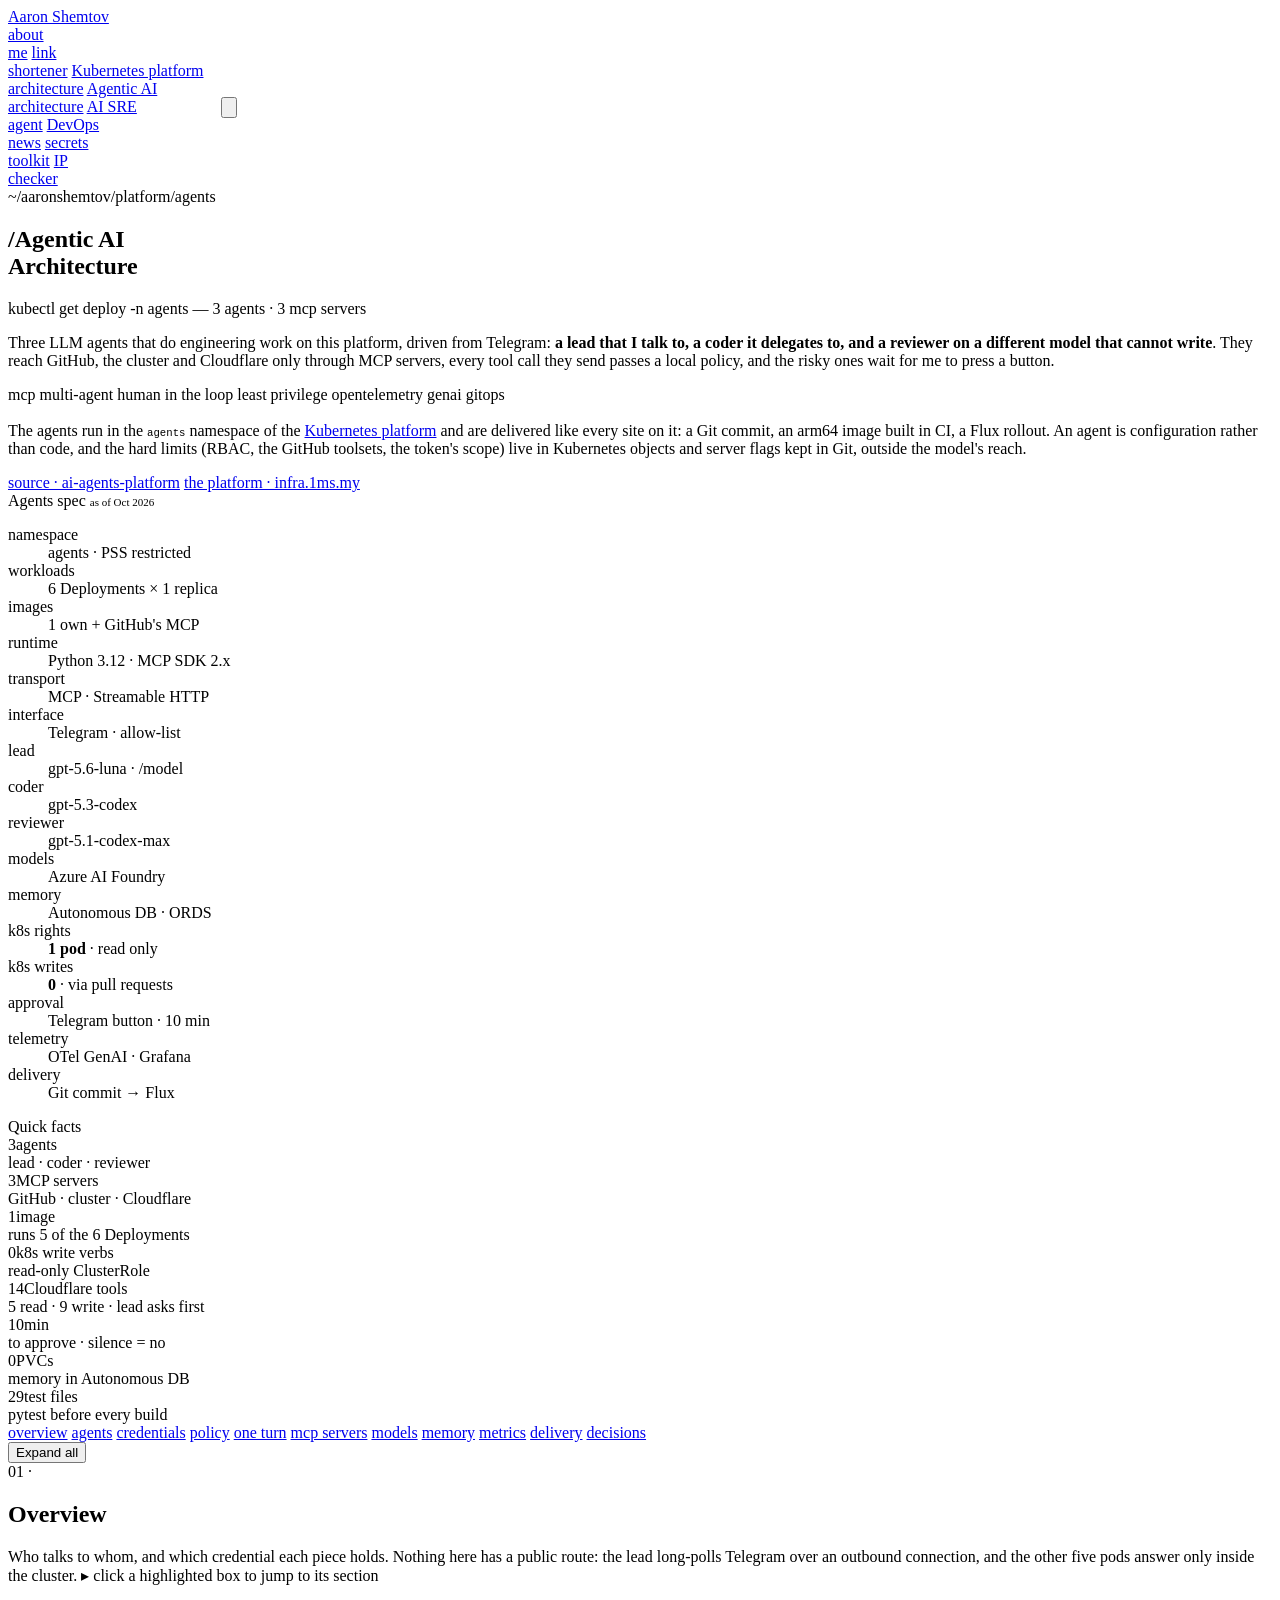
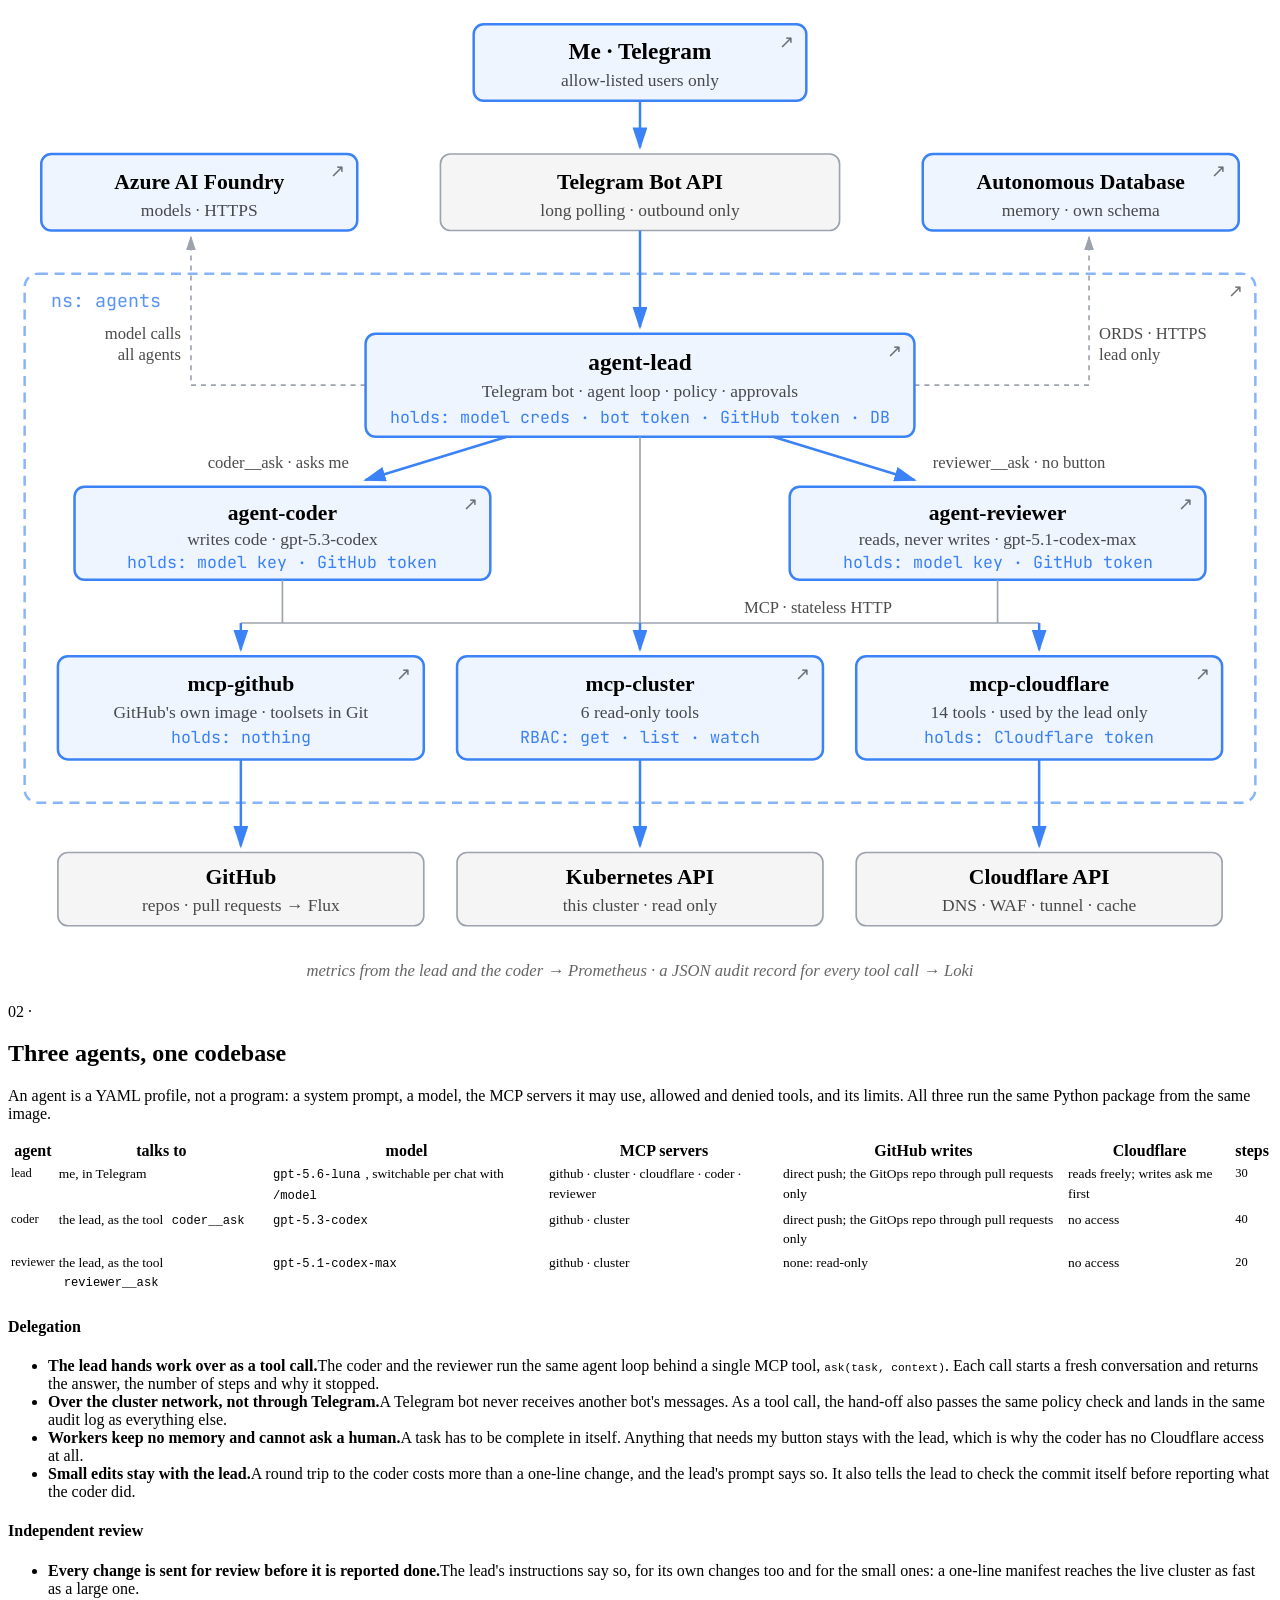
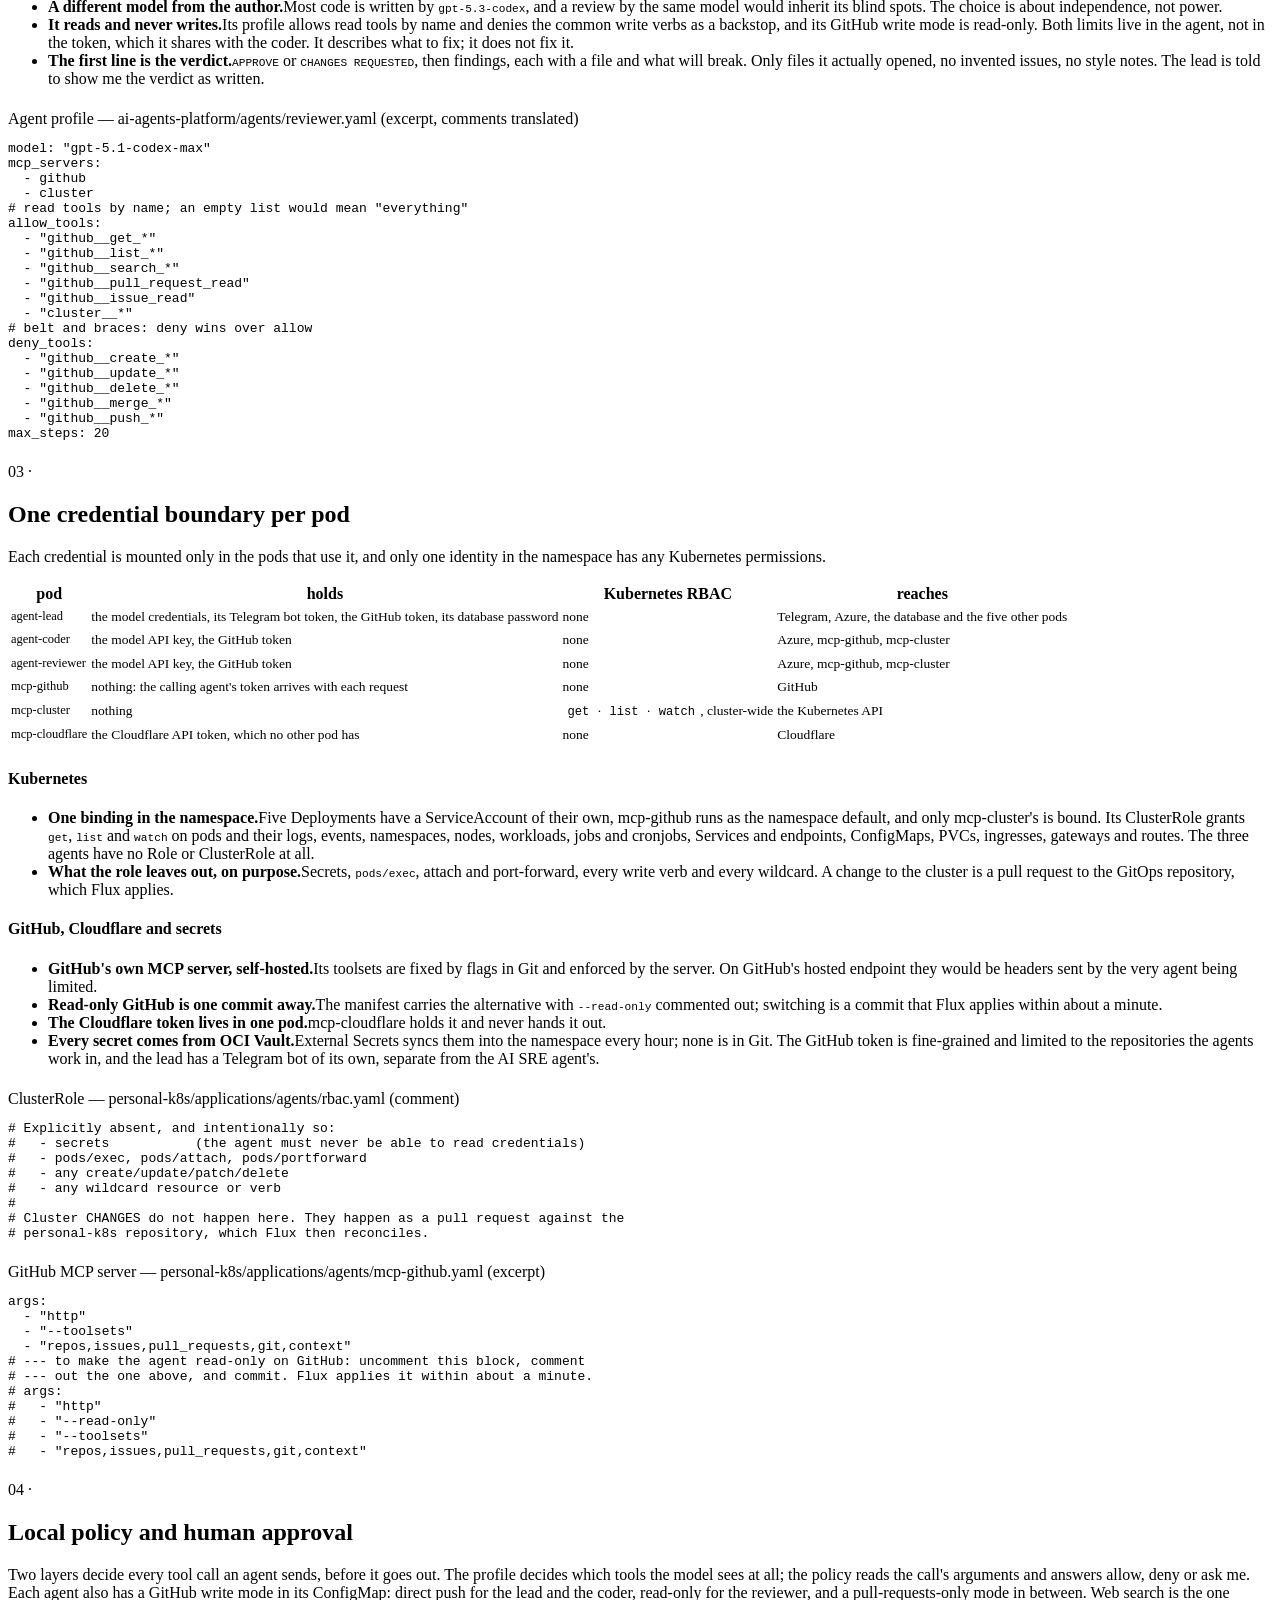
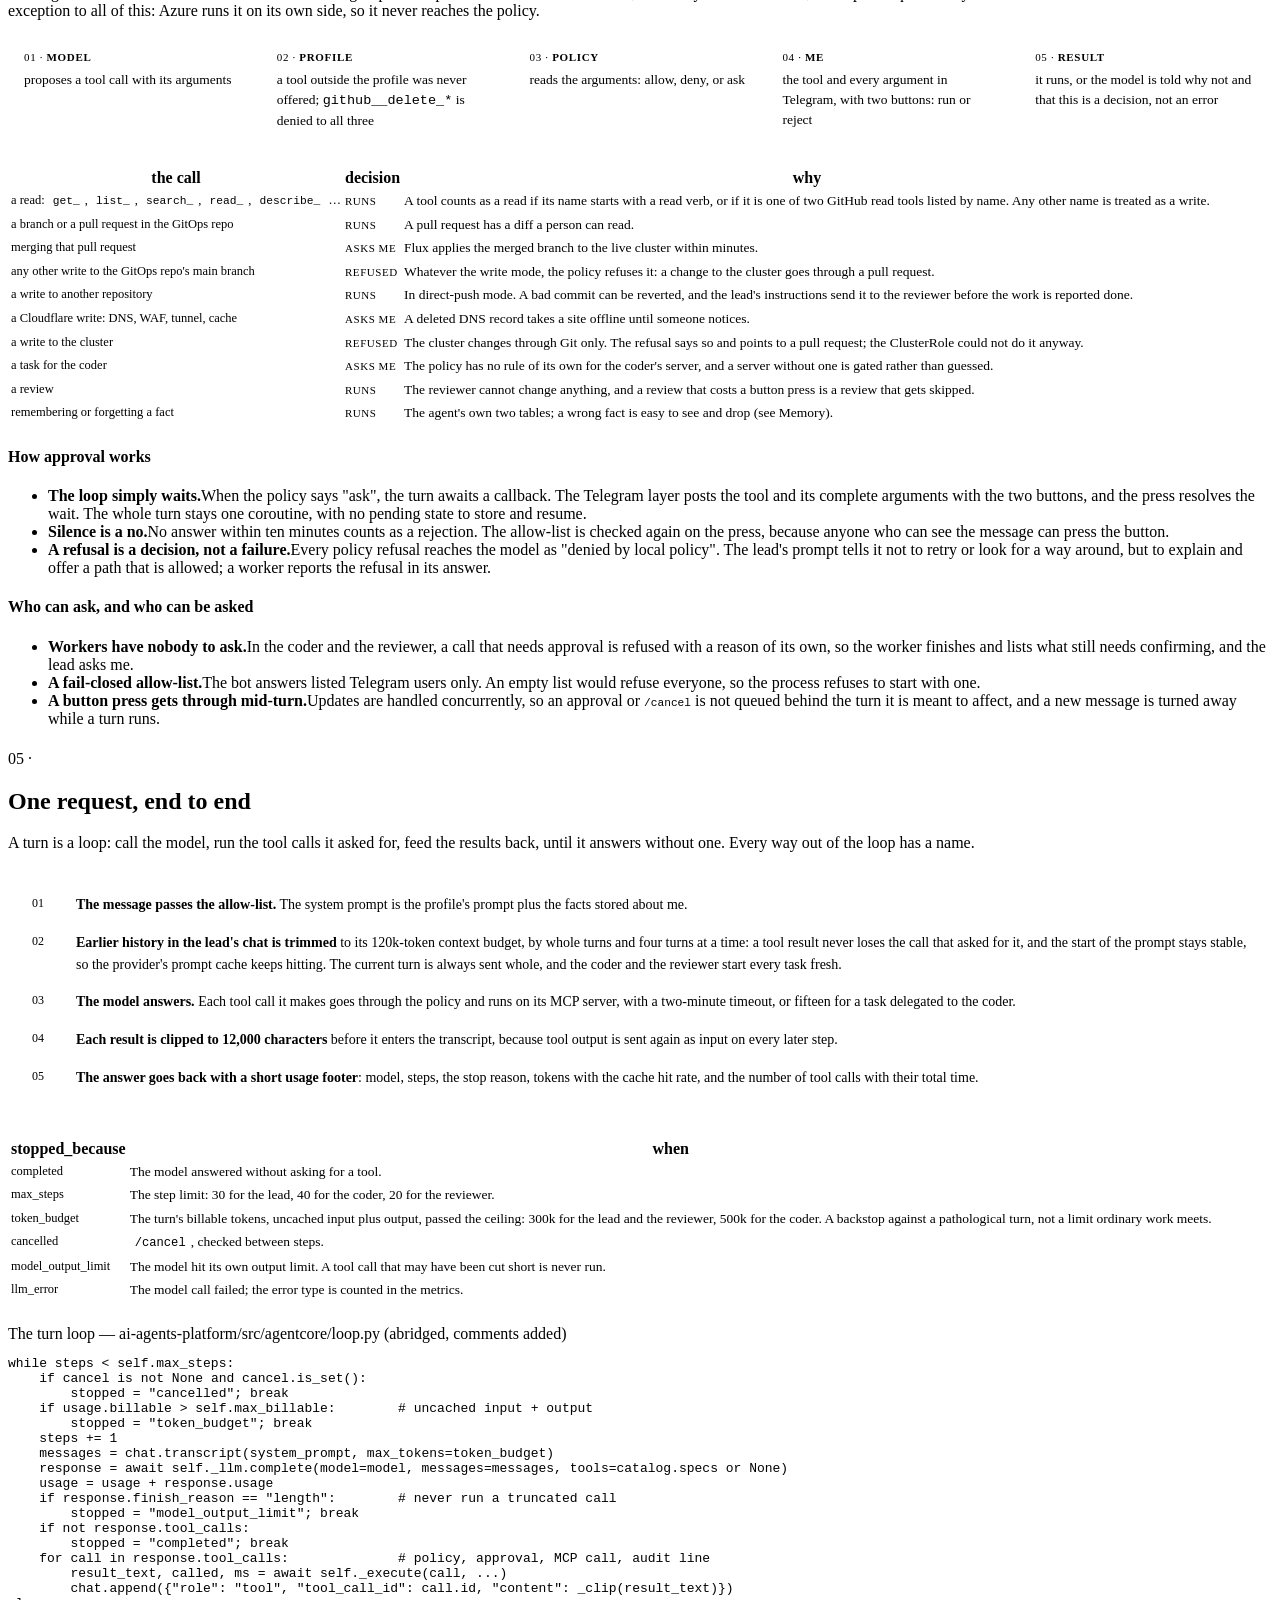
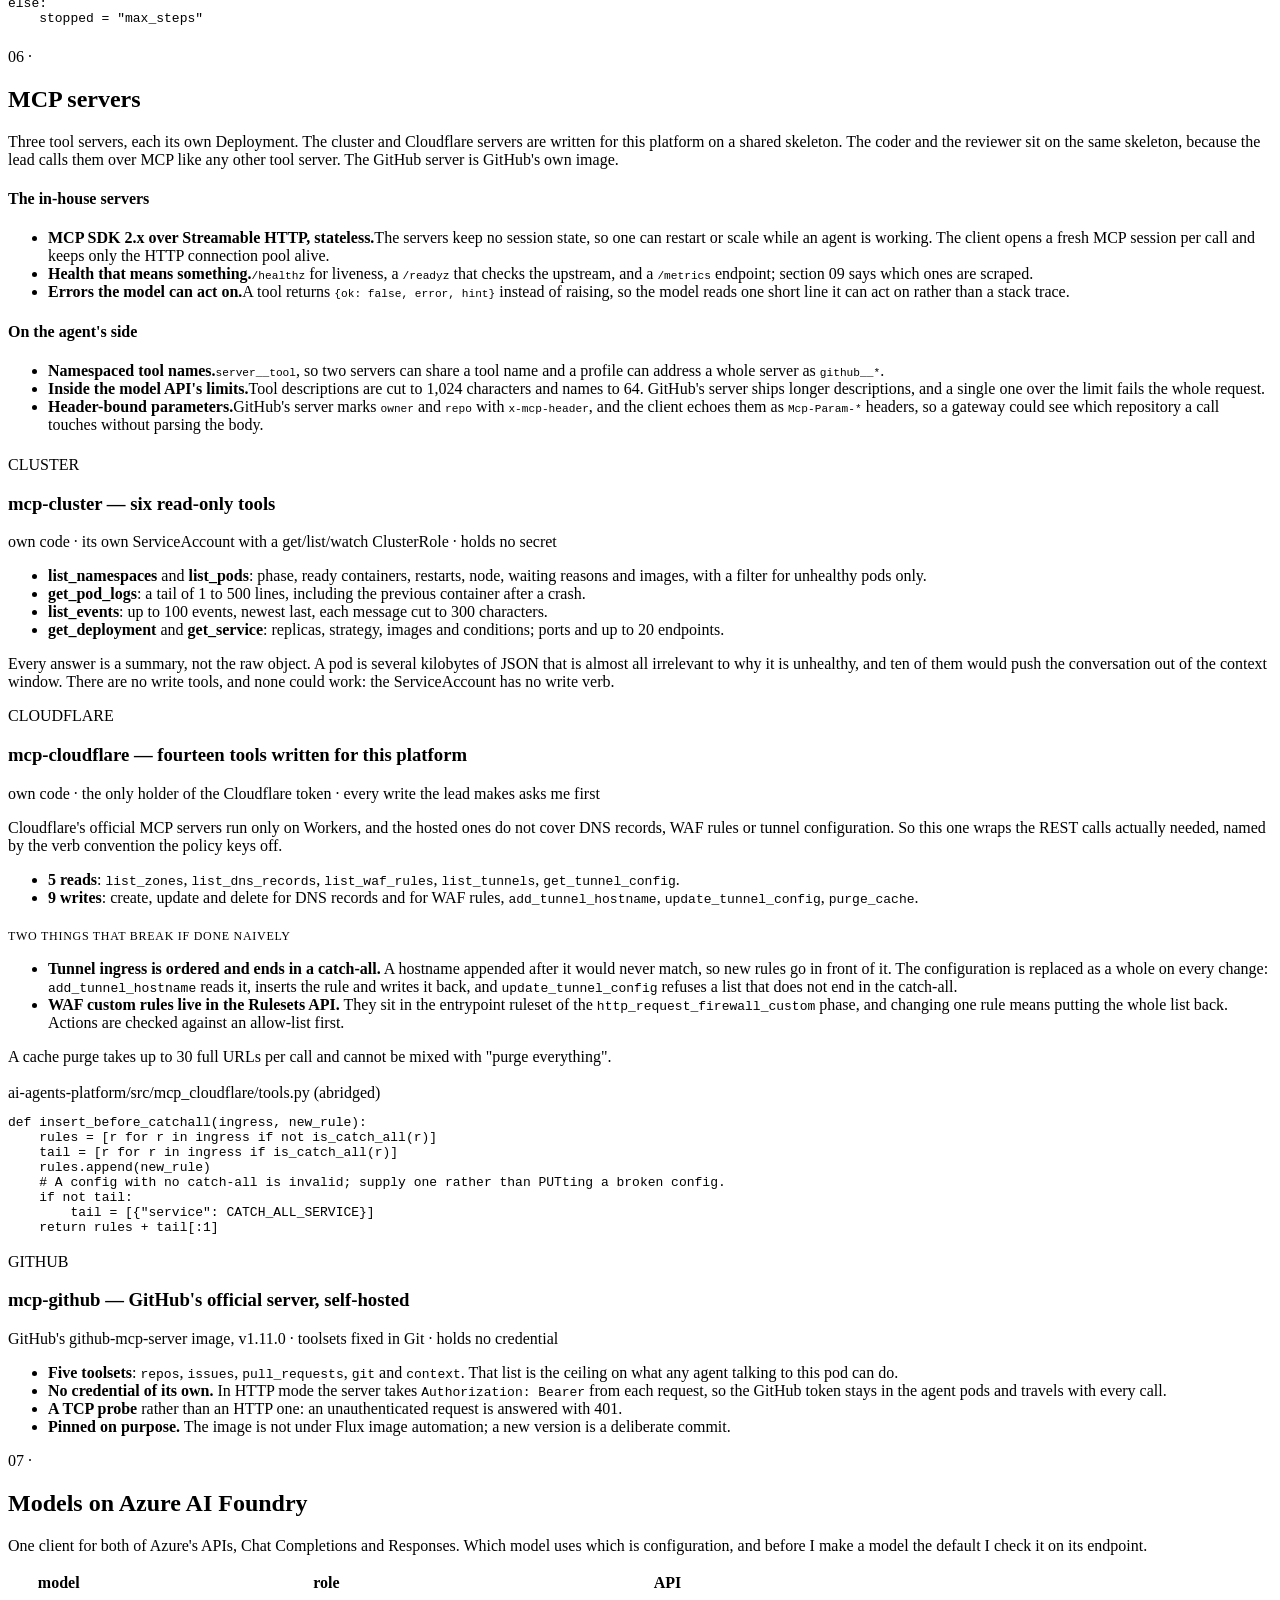
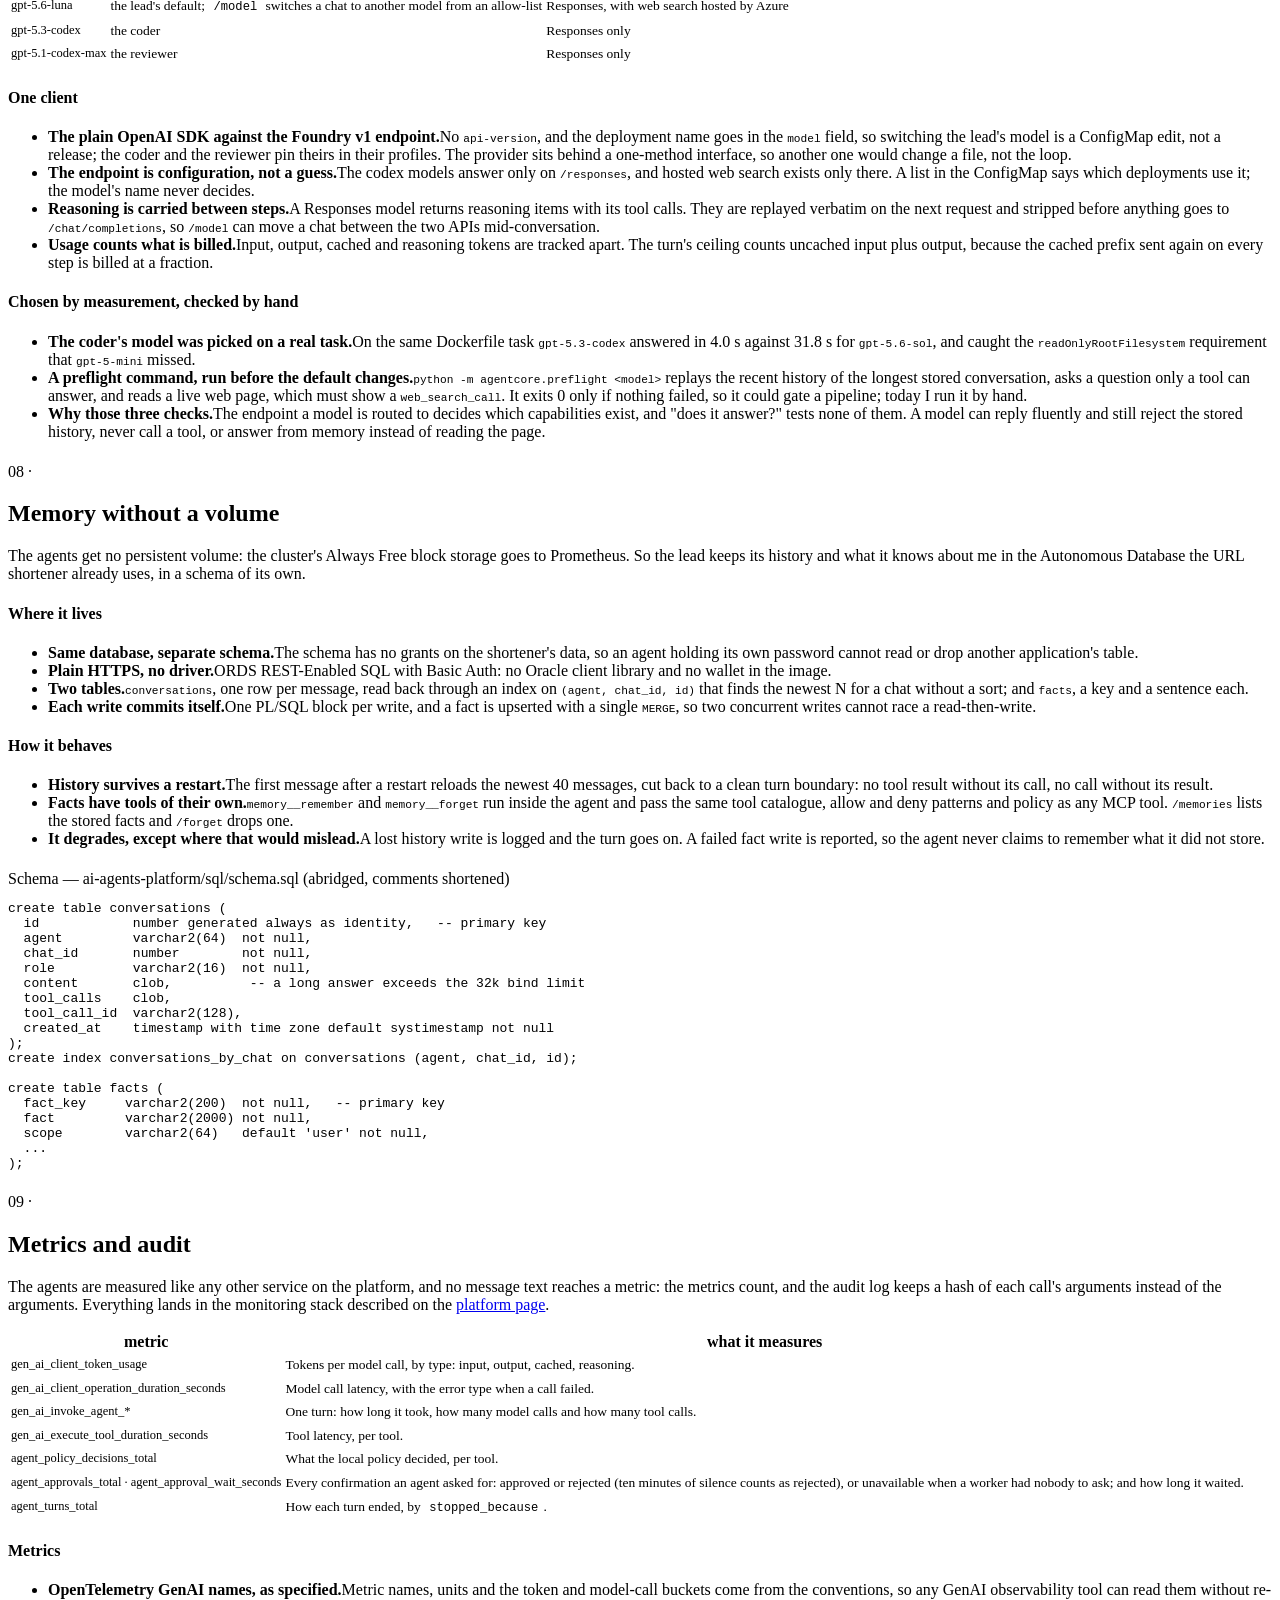
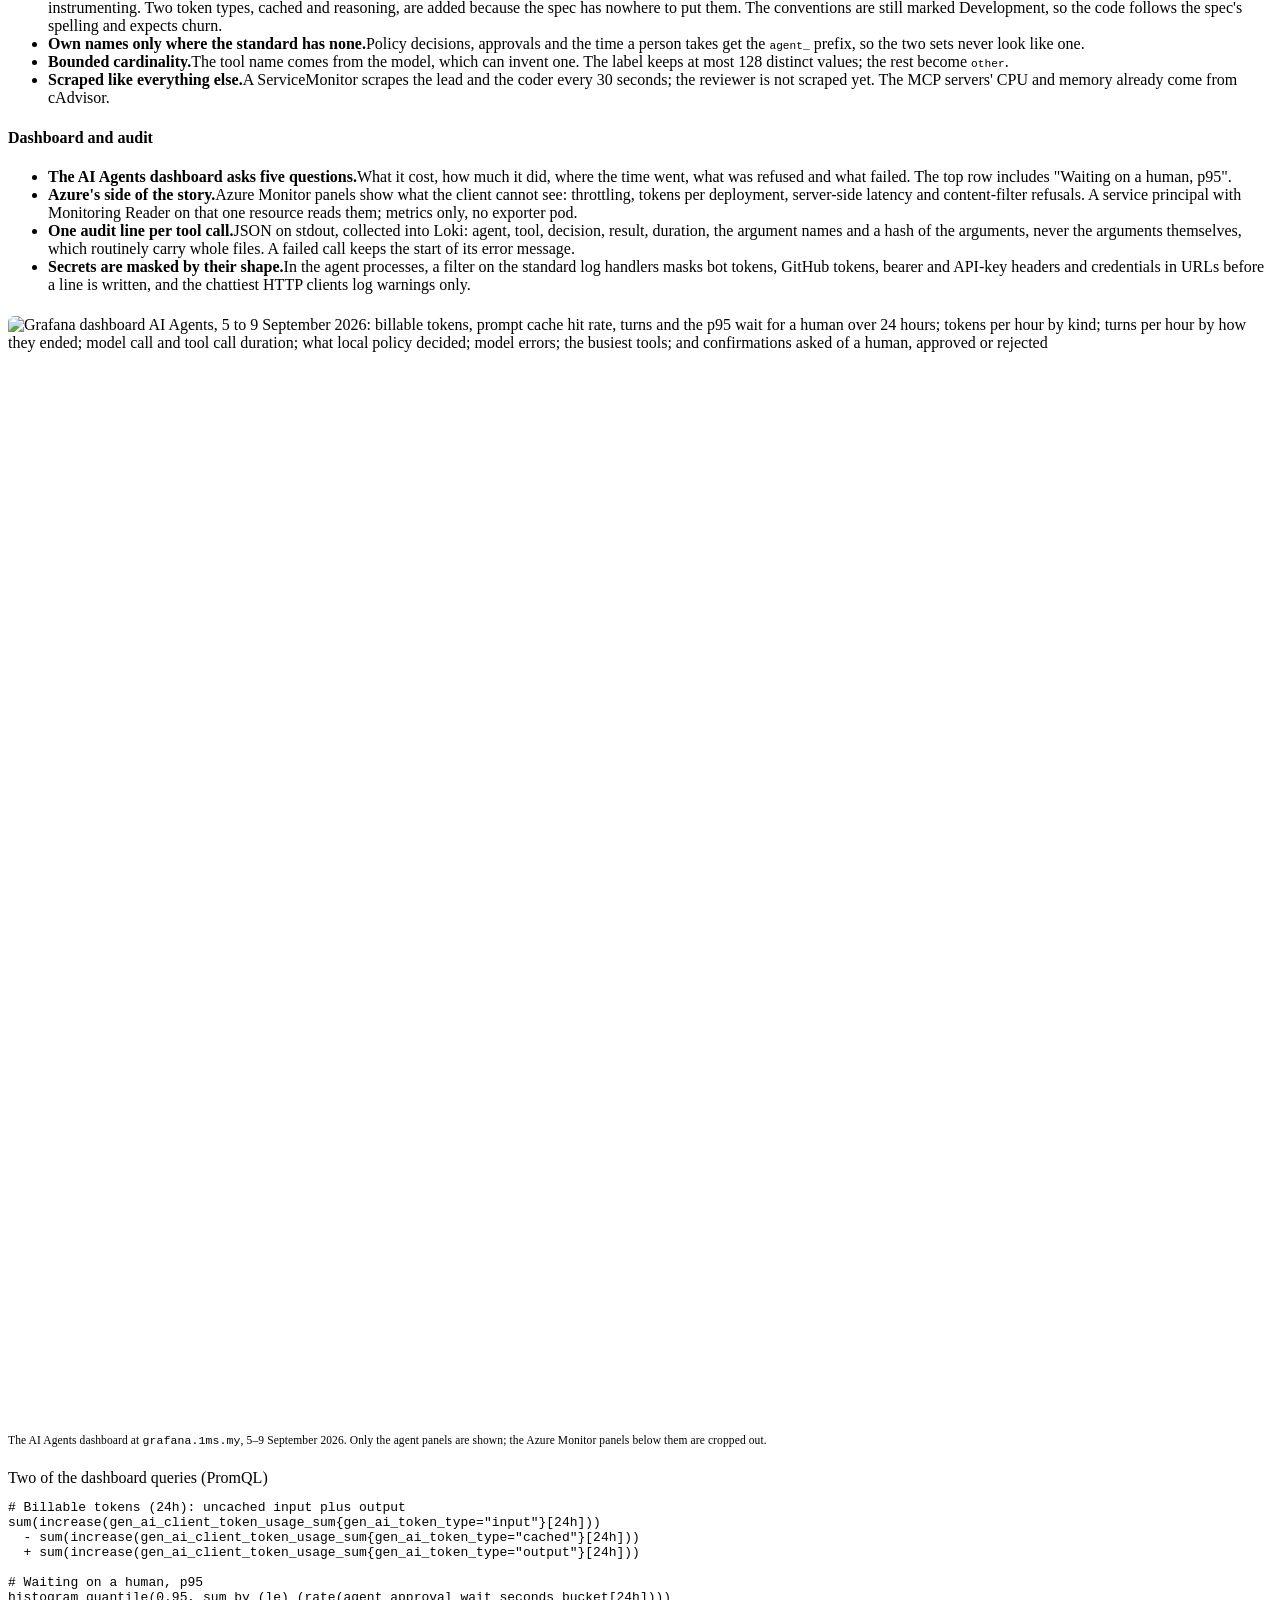
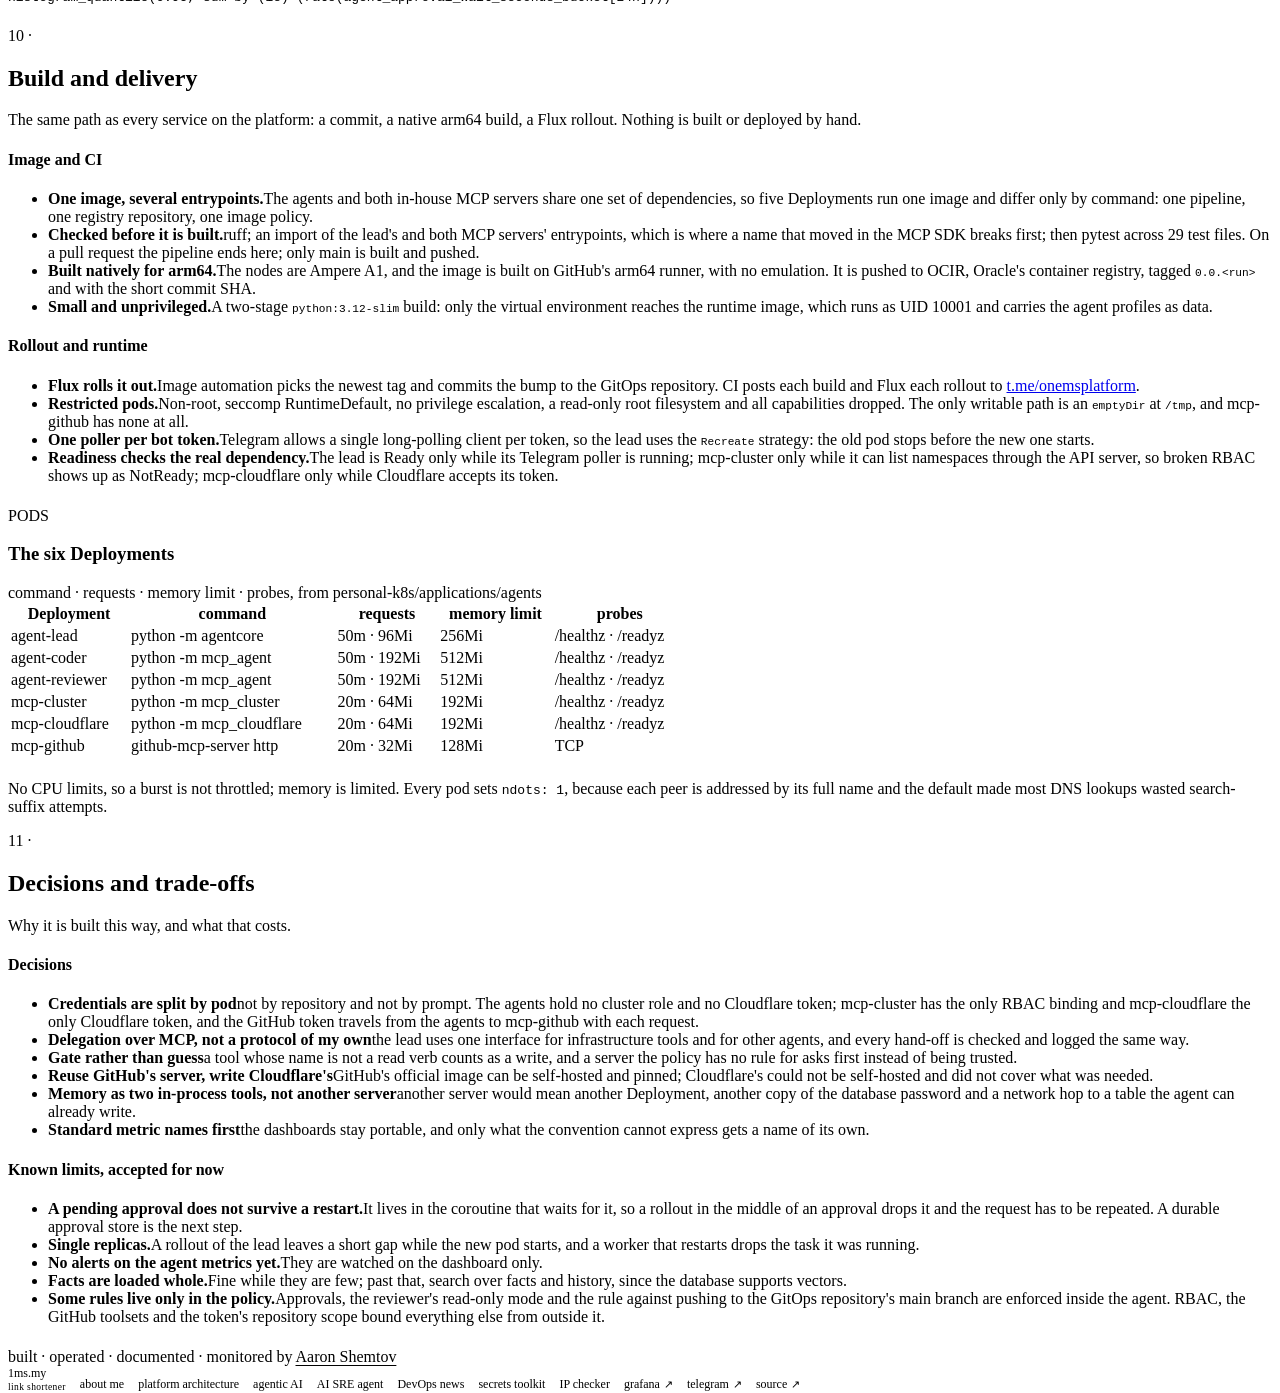
==== commit da0a51a9: "Menu: add DevOps news (devopsnews.1ms.my) The page of the Telegram channel t.me/dagsternews, after A" ====
--- a/public/agents/index.html
+++ b/public/agents/index.html
@@ -121,6 +121,7 @@
         <a href="https://infra.1ms.my/">Kubernetes platform<br>architecture</a>
         <a href="https://infra.1ms.my/agents/" class="current" aria-current="page">Agentic AI<br>architecture</a>
         <a href="https://infra.1ms.my/#acc-sre">AI SRE<br>agent</a>
+        <a href="https://devopsnews.1ms.my/">DevOps<br>news</a>
         <a href="https://secrets.1ms.my/">secrets<br>toolkit</a>
         <a href="https://myip.1ms.my/">IP<br>checker</a>
       </nav>
@@ -960,6 +961,7 @@
       <a href="https://infra.1ms.my/">platform architecture</a>
       <a href="https://infra.1ms.my/agents/">agentic AI</a>
       <a href="https://infra.1ms.my/#acc-sre">AI SRE agent</a>
+      <a href="https://devopsnews.1ms.my/">DevOps news</a>
       <a href="https://secrets.1ms.my/">secrets toolkit</a>
       <a href="https://myip.1ms.my/">IP checker</a>
       <a href="https://grafana.1ms.my/" target="_blank" rel="noopener"><span>grafana</span><span class="ribbon-ext">↗</span></a>
